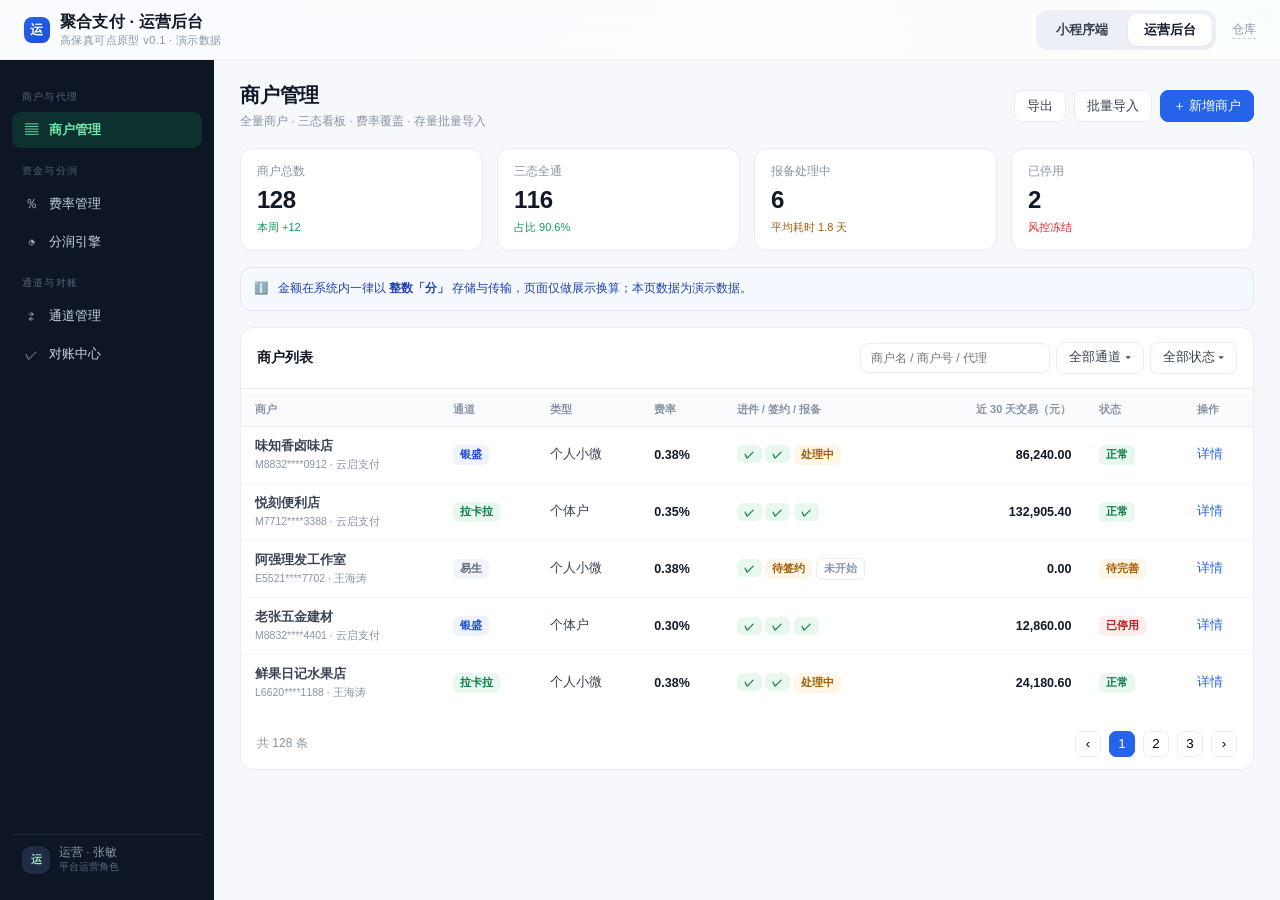
==== admin.html @ 055fc691 "feat: 聚合支付代理展业系统高保真原型 v0.1（小程序端11屏 + 运营后台6页）" ====
<!DOCTYPE html>
<html lang="zh-CN">
<head>
<meta charset="utf-8" />
<meta name="viewport" content="width=device-width, initial-scale=1" />
<title>聚合支付 · 运营后台（Web 端原型）</title>
<meta name="description" content="高保真可点原型 · 演示数据 · 非生产系统" />
<link rel="stylesheet" href="assets/style.css" />
<link rel="icon" href="data:image/svg+xml,<svg xmlns='http://www.w3.org/2000/svg' viewBox='0 0 32 32'><rect width='32' height='32' rx='8' fill='%232563eb'/><text x='16' y='22' font-size='16' text-anchor='middle' fill='white' font-family='sans-serif' font-weight='bold'>运</text></svg>" />
</head>
<body>

<header class="topbar">
  <div class="brand">
    <div class="brand-mark" style="background:linear-gradient(135deg,#2563eb,#1d4ed8)">运</div>
    <div>聚合支付 · 运营后台<small>高保真可点原型 v0.1 · 演示数据</small></div>
  </div>
  <div class="seg" role="tablist">
    <button aria-selected="false" onclick="location.href='index.html'">小程序端</button>
    <button aria-selected="true" onclick="location.href='admin.html'">运营后台</button>
  </div>
  <a class="ghlink" href="https://github.com/beautyccc/pay-proto-public" target="_blank" rel="noopener">仓库</a>
</header>

<div class="admin">
  <aside class="side">
    <div class="grp">商户与代理</div>
    <a href="javascript:;" class="on" data-page="p-merchants"><span class="si">▤</span>商户管理</a>
    <div class="grp">资金与分润</div>
    <a href="javascript:;" data-page="p-rates"><span class="si">％</span>费率管理</a>
    <a href="javascript:;" data-page="p-profit"><span class="si">◔</span>分润引擎</a>
    <div class="grp">通道与对账</div>
    <a href="javascript:;" data-page="p-channels"><span class="si">⇄</span>通道管理</a>
    <a href="javascript:;" data-page="p-recon"><span class="si">✓</span>对账中心</a>
    <div class="me">
      <span class="av">运</span>
      <span>运营 · 张敏<br /><span style="font-size:10px;color:#5b6a82">平台运营角色</span></span>
    </div>
  </aside>

  <main class="main">

    <!-- ========== 商户管理 ========== -->
    <section class="admin-page active" id="p-merchants">
      <div class="page-head">
        <div>
          <h2>商户管理</h2>
          <div class="desc">全量商户 · 三态看板 · 费率覆盖 · 存量批量导入</div>
        </div>
        <div class="actions">
          <button class="btn-xs">导出</button>
          <button class="btn-xs">批量导入</button>
          <button class="btn-xs primary">＋ 新增商户</button>
        </div>
      </div>

      <div class="stats">
        <div class="stat"><div class="k">商户总数</div><div class="v">128</div><div class="d">本周 +12</div></div>
        <div class="stat"><div class="k">三态全通</div><div class="v">116</div><div class="d">占比 90.6%</div></div>
        <div class="stat"><div class="k">报备处理中</div><div class="v">6</div><div class="d" style="color:#a35c05">平均耗时 1.8 天</div></div>
        <div class="stat"><div class="k">已停用</div><div class="v">2</div><div class="d down">风控冻结</div></div>
      </div>

      <div class="note blue">
        <span>ℹ️</span>
        <span>金额在系统内一律以 <b>整数「分」</b> 存储与传输，页面仅做展示换算；本页数据为演示数据。</span>
      </div>

      <div class="panel">
        <div class="panel-head">
          <h3>商户列表</h3>
          <div class="tools">
            <input class="search" placeholder="商户名 / 商户号 / 代理" />
            <button class="btn-xs">全部通道 ▾</button>
            <button class="btn-xs">全部状态 ▾</button>
          </div>
        </div>
        <div class="panel-body">
          <table class="tbl">
            <thead>
              <tr>
                <th>商户</th><th>通道</th><th>类型</th><th>费率</th>
                <th>进件 / 签约 / 报备</th><th style="text-align:right">近 30 天交易（元）</th><th>状态</th><th>操作</th>
              </tr>
            </thead>
            <tbody>
              <tr>
                <td><b>味知香卤味店</b><div class="sub">M8832****0912 · 云启支付</div></td>
                <td><span class="chip blue">银盛</span></td>
                <td>个人小微</td>
                <td class="num">0.38%</td>
                <td><span class="chip ok">✓</span> <span class="chip ok">✓</span> <span class="chip warn">处理中</span></td>
                <td class="num" style="text-align:right">86,240.00</td>
                <td><span class="chip ok">正常</span></td>
                <td><a class="link" href="javascript:;" data-page="p-mchdetail">详情</a></td>
              </tr>
              <tr>
                <td><b>悦刻便利店</b><div class="sub">M7712****3388 · 云启支付</div></td>
                <td><span class="chip ok">拉卡拉</span></td>
                <td>个体户</td>
                <td class="num">0.35%</td>
                <td><span class="chip ok">✓</span> <span class="chip ok">✓</span> <span class="chip ok">✓</span></td>
                <td class="num" style="text-align:right">132,905.40</td>
                <td><span class="chip ok">正常</span></td>
                <td><a class="link" href="javascript:;" data-page="p-mchdetail">详情</a></td>
              </tr>
              <tr>
                <td><b>阿强理发工作室</b><div class="sub">E5521****7702 · 王海涛</div></td>
                <td><span class="chip">易生</span></td>
                <td>个人小微</td>
                <td class="num">0.38%</td>
                <td><span class="chip ok">✓</span> <span class="chip warn">待签约</span> <span class="chip line">未开始</span></td>
                <td class="num" style="text-align:right">0.00</td>
                <td><span class="chip warn">待完善</span></td>
                <td><a class="link" href="javascript:;" data-page="p-mchdetail">详情</a></td>
              </tr>
              <tr>
                <td><b>老张五金建材</b><div class="sub">M8832****4401 · 云启支付</div></td>
                <td><span class="chip blue">银盛</span></td>
                <td>个体户</td>
                <td class="num">0.30%</td>
                <td><span class="chip ok">✓</span> <span class="chip ok">✓</span> <span class="chip ok">✓</span></td>
                <td class="num" style="text-align:right">12,860.00</td>
                <td><span class="chip danger">已停用</span></td>
                <td><a class="link" href="javascript:;" data-page="p-mchdetail">详情</a></td>
              </tr>
              <tr>
                <td><b>鲜果日记水果店</b><div class="sub">L6620****1188 · 王海涛</div></td>
                <td><span class="chip ok">拉卡拉</span></td>
                <td>个人小微</td>
                <td class="num">0.38%</td>
                <td><span class="chip ok">✓</span> <span class="chip ok">✓</span> <span class="chip warn">处理中</span></td>
                <td class="num" style="text-align:right">24,180.60</td>
                <td><span class="chip ok">正常</span></td>
                <td><a class="link" href="javascript:;" data-page="p-mchdetail">详情</a></td>
              </tr>
            </tbody>
          </table>
        </div>
        <div class="pager">
          <span>共 128 条</span>
          <span style="margin-left:auto"></span>
          <button class="pg">‹</button><button class="pg on">1</button><button class="pg">2</button><button class="pg">3</button><button class="pg">›</button>
        </div>
      </div>
    </section>

    <!-- ========== 商户详情 ========== -->
    <section class="admin-page" id="p-mchdetail">
      <div class="page-head">
        <div>
          <h2>味知香卤味店 <span class="chip warn" style="vertical-align:3px">报备处理中</span></h2>
          <div class="desc">M8832****0912 · 银盛 · 个人小微 · 归属代理 云启支付 / 王海涛</div>
        </div>
        <div class="actions">
          <button class="btn-xs" data-page="p-merchants">← 返回列表</button>
          <button class="btn-xs">资料补传</button>
          <button class="btn-xs">调整费率</button>
          <button class="btn-xs primary">停用商户</button>
        </div>
      </div>

      <div class="stats">
        <div class="stat"><div class="k">近 30 天交易</div><div class="v">86,240<small>元</small></div><div class="d">412 笔</div></div>
        <div class="stat"><div class="k">商户费率</div><div class="v">0.38<small>%</small></div><div class="d">成本 0.20% · 毛利 0.18%</div></div>
        <div class="stat"><div class="k">待结算</div><div class="v">1,286<small>元</small></div><div class="d">T+1 结算</div></div>
        <div class="stat"><div class="k">门店 / 终端</div><div class="v">1 / 1</div><div class="d">码牌已生成</div></div>
      </div>

      <div style="display:grid;grid-template-columns:1.15fr .85fr;gap:16px">
        <div class="panel">
          <div class="panel-head"><h3>三态流程（逐通道）</h3><div class="tools"><span class="chip blue">银盛</span></div></div>
          <div class="panel-body pad">
            <div class="tri">
              <div class="step done"><div class="st">进件</div><div class="sv">✓ 已通过</div><div style="font-size:10px;color:#8a94a6;margin-top:4px">11-09 14:22</div></div>
              <div class="step done"><div class="st">签约</div><div class="sv">✓ 已签约</div><div style="font-size:10px;color:#8a94a6;margin-top:4px">11-09 16:05</div></div>
              <div class="step wait"><div class="st">报备</div><div class="sv">● 处理中</div><div style="font-size:10px;color:#8a94a6;margin-top:4px">预计 11-12</div></div>
            </div>
            <div class="timeline" style="margin-top:16px">
              <div class="tl-item done"><span class="tl-dot"></span><div><div class="tl-t">进件审核通过</div><div class="tl-d">银盛 · 资料齐全 · 商户号已下发</div></div></div>
              <div class="tl-item done"><span class="tl-dot"></span><div><div class="tl-t">电子合同签署完成</div><div class="tl-d">商户扫码签署 · 费率 0.38%</div></div></div>
              <div class="tl-item now"><span class="tl-dot"></span><div><div class="tl-t">微信 / 支付宝报备中</div><div class="tl-d">通道代办，平台无需对接</div></div></div>
            </div>
          </div>
        </div>

        <div class="panel">
          <div class="panel-head"><h3>操作日志</h3></div>
          <div class="panel-body pad" style="font-size:12px;color:#5b6678;line-height:2">
            <div>11-09 16:05 · 张敏 · 签约状态回填</div>
            <div>11-09 14:22 · 系统 · 进件结果回调</div>
            <div>11-09 11:40 · 王海涛 · 提交进件资料</div>
            <div>11-09 11:38 · 王海涛 · 新建商户</div>
            <div style="margin-top:10px;font-size:11px;color:#8a94a6">全量记录关键操作，支持审计导出</div>
          </div>
        </div>
      </div>
    </section>

    <!-- ========== 费率管理 ========== -->
    <section class="admin-page" id="p-rates">
      <div class="page-head">
        <div>
          <h2>费率管理</h2>
          <div class="desc">通道成本 × 支付方式 × 行业类目 · 逐级加价 · 变更留痕</div>
        </div>
        <div class="actions">
          <button class="btn-xs">费率变更记录</button>
          <button class="btn-xs primary">＋ 新增费率</button>
        </div>
      </div>

      <div class="note">
        <span>⚠️</span>
        <span>核心规则：<b>子级费率 ≥ 上级给它的成本</b>，否则亏本，系统拦截；费率变更<b>不追溯</b>，按交易发生时费率计算。</span>
      </div>

      <div class="panel">
        <div class="panel-head">
          <h3>费率矩阵</h3>
          <div class="tools"><button class="btn-xs">银盛 ▾</button><button class="btn-xs">全部类目 ▾</button></div>
        </div>
        <div class="panel-body">
          <table class="rate-matrix">
            <thead>
              <tr><th>支付方式</th><th>通道成本</th><th>商户报价</th><th>本层毛利</th><th>代理成本价</th><th>生效时间</th></tr>
            </thead>
            <tbody>
              <tr><td>微信支付 · 扫码</td><td class="cost">0.20%</td><td class="quote">0.38%</td><td class="gp">0.18%</td><td class="cost">0.26%</td><td>2026-10-01</td></tr>
              <tr><td>支付宝 · 扫码</td><td class="cost">0.20%</td><td class="quote">0.38%</td><td class="gp">0.18%</td><td class="cost">0.26%</td><td>2026-10-01</td></tr>
              <tr><td>云闪付 · 扫码</td><td class="cost">0.18%</td><td class="quote">0.35%</td><td class="gp">0.17%</td><td class="cost">0.24%</td><td>2026-10-01</td></tr>
              <tr><td>刷卡 · 借记卡</td><td class="cost">0.20%</td><td class="quote">0.38%</td><td class="gp">0.18%</td><td class="cost">0.26%</td><td>2026-10-01</td></tr>
              <tr><td>支付宝大额 · 花呗/信用卡</td><td class="cost">0.60%</td><td class="quote">0.68%</td><td class="gp">0.08%</td><td class="cost">0.62%</td><td>—</td></tr>
            </tbody>
          </table>
        </div>
        <div class="pager"><span>费率按「通道 × 支付方式」两维度取成本价，避免算错分润</span></div>
      </div>
    </section>

    <!-- ========== 分润引擎 ========== -->
    <section class="admin-page" id="p-profit">
      <div class="page-head">
        <div>
          <h2>分润引擎</h2>
          <div class="desc">T+1 日终计算 · 沿代理树逐级切分 · 六科目归集 · 对账无误才进入分润</div>
        </div>
        <div class="actions">
          <button class="btn-xs">重新计算</button>
          <button class="btn-xs green">下发分账</button>
        </div>
      </div>

      <div class="stats">
        <div class="stat"><div class="k">本期可分配毛利</div><div class="v">18,642<small>元</small></div><div class="d">11-10 账期</div></div>
        <div class="stat"><div class="k">分润单</div><div class="v">96</div><div class="d">全部已生成</div></div>
        <div class="stat"><div class="k">分账下发成功</div><div class="v">93</div><div class="d">失败 3 笔待重试</div></div>
        <div class="stat"><div class="k">差错池</div><div class="v">2</div><div class="d down">不进入分润</div></div>
      </div>

      <div class="panel">
        <div class="panel-head">
          <h3>分润单（11-10 账期）</h3>
          <div class="tools"><input class="search" placeholder="商户 / 通道 / 分润单号" /></div>
        </div>
        <div class="panel-body">
          <table class="tbl">
            <thead>
              <tr><th>分润单</th><th>商户 / 通道</th><th style="text-align:right">交易额（元）</th><th style="text-align:right">毛利（元）</th><th style="text-align:right">分润金额（元）</th><th>受益人</th><th>状态</th><th>操作</th></tr>
            </thead>
            <tbody>
              <tr><td class="num">PS20261110001</td><td>味知香卤味店 <span class="chip blue">银盛</span></td><td class="num" style="text-align:right">86,240.00</td><td class="num" style="text-align:right">155.23</td><td class="num" style="text-align:right">155.23</td><td>3 人 / 3 层</td><td><span class="chip ok">已下发</span></td><td><a class="link" href="javascript:;">明细</a></td></tr>
              <tr><td class="num">PS20261110002</td><td>悦刻便利店 <span class="chip ok">拉卡拉</span></td><td class="num" style="text-align:right">132,905.40</td><td class="num" style="text-align:right">199.36</td><td class="num" style="text-align:right">199.36</td><td>2 人 / 2 层</td><td><span class="chip ok">已下发</span></td><td><a class="link" href="javascript:;">明细</a></td></tr>
              <tr><td class="num">PS20261110003</td><td>鲜果日记水果店 <span class="chip ok">拉卡拉</span></td><td class="num" style="text-align:right">24,180.60</td><td class="num" style="text-align:right">43.53</td><td class="num" style="text-align:right">43.53</td><td>2 人 / 2 层</td><td><span class="chip danger">下发失败</span></td><td><a class="link" href="javascript:;">重试</a></td></tr>
              <tr><td class="num">PS20261110004</td><td>老张五金建材 <span class="chip blue">银盛</span></td><td class="num" style="text-align:right">12,860.00</td><td class="num" style="text-align:right">12.86</td><td class="num" style="text-align:right">12.86</td><td>1 人 / 1 层</td><td><span class="chip warn">待下发</span></td><td><a class="link" href="javascript:;">明细</a></td></tr>
              <tr><td class="num">PS20261110005</td><td>阿强理发工作室 <span class="chip">易生</span></td><td class="num" style="text-align:right">0.00</td><td class="num" style="text-align:right">0.00</td><td class="num" style="text-align:right">0.00</td><td>—</td><td><span class="chip line">未开始</span></td><td><a class="link" href="javascript:;">明细</a></td></tr>
            </tbody>
          </table>
        </div>
      </div>
    </section>

    <!-- ========== 通道管理 ========== -->
    <section class="admin-page" id="p-channels">
      <div class="page-head">
        <div>
          <h2>通道管理</h2>
          <div class="desc">状态机（可注册 / 升级中 / 暂停新增 / 已下线）· 能力开关 · 限额规则 · 密钥</div>
        </div>
        <div class="actions"><button class="btn-xs primary">＋ 接入通道</button></div>
      </div>

      <div class="note blue">
        <span>ℹ️</span>
        <span>一期接入 <b>银盛 / 拉卡拉 / 易生</b> 三家（v1.1 决策）；支付宝大额待产品形态确认后三期接入。密钥、证书、商户号只走配置中心，页面不回显。</span>
      </div>

      <div class="ch-grid">
        <div class="ch-box">
          <div class="hd">
            <div class="ch-logo y" style="width:40px;height:40px;border-radius:11px;display:grid;place-items:center;color:#fff;font-size:12px;font-weight:700">银盛</div>
            <div><div class="nm">银盛支付</div><div class="meta">收单机构 · 一期基准通道</div></div>
            <span class="chip ok" style="margin-left:auto">可注册</span>
          </div>
          <div class="caps">
            <span class="chip">进件</span><span class="chip">签约</span><span class="chip">报备</span>
            <span class="chip">码牌</span><span class="chip">分账</span><span class="chip">批量代付</span><span class="chip">对账文件</span>
          </div>
          <div class="ft"><span>密钥：已配置</span><span>·</span><span>测试账号：已就绪</span><span style="margin-left:auto;color:#2563eb">配置 ›</span></div>
        </div>

        <div class="ch-box">
          <div class="hd">
            <div class="ch-logo l" style="width:40px;height:40px;border-radius:11px;display:grid;place-items:center;color:#fff;font-size:12px;font-weight:700">拉卡</div>
            <div><div class="nm">拉卡拉</div><div class="meta">收单机构 · 一期（V2 / V3 双风格）</div></div>
            <span class="chip ok" style="margin-left:auto">可注册</span>
          </div>
          <div class="caps">
            <span class="chip">进件</span><span class="chip">签约</span><span class="chip">分账</span>
            <span class="chip">代付</span><span class="chip">对账文件</span><span class="chip line">报备待验证</span>
          </div>
          <div class="ft"><span>每接口独立加解密策略</span><span style="margin-left:auto;color:#2563eb">配置 ›</span></div>
        </div>

        <div class="ch-box">
          <div class="hd">
            <div class="ch-logo e" style="width:40px;height:40px;border-radius:11px;display:grid;place-items:center;color:#fff;font-size:12px;font-weight:700">易生</div>
            <div><div class="nm">易生支付</div><div class="meta">收单机构 · 一期（试运行）</div></div>
            <span class="chip blue" style="margin-left:auto">试运行</span>
          </div>
          <div class="caps">
            <span class="chip">进件</span><span class="chip">签约</span><span class="chip line">分账待验证</span><span class="chip line">代付待验证</span>
          </div>
          <div class="ft"><span>接口文档待甲方提供</span><span style="margin-left:auto;color:#a35c05">资料待补</span></div>
        </div>

        <div class="ch-box" style="opacity:.72">
          <div class="hd">
            <div class="ch-logo a" style="width:40px;height:40px;border-radius:11px;display:grid;place-items:center;color:#fff;font-size:12px;font-weight:700">支付</div>
            <div><div class="nm">支付宝大额</div><div class="meta">支付宝产品线 · 三期</div></div>
            <span class="chip line" style="margin-left:auto">暂停新增</span>
          </div>
          <div class="caps">
            <span class="chip line">仅支付宝</span><span class="chip line">花呗 / 信用卡</span><span class="chip line">单笔限额待确认</span>
          </div>
          <div class="ft"><span>产品形态待确认 · 费率约 0.6%</span></div>
        </div>
      </div>
    </section>

    <!-- ========== 对账中心 ========== -->
    <section class="admin-page" id="p-recon">
      <div class="page-head">
        <div>
          <h2>对账中心</h2>
          <div class="desc">T+1 必对 · 交易 / 分账 / 代付三路对账 · 差错可追溯</div>
        </div>
        <div class="actions">
          <button class="btn-xs">手动拉取对账单</button>
          <button class="btn-xs primary">导出对账报表</button>
        </div>
      </div>

      <div class="stats">
        <div class="stat"><div class="k">11-10 交易对账</div><div class="v">3,142<small>笔</small></div><div class="d">差异 2 笔</div></div>
        <div class="stat"><div class="k">分账对账</div><div class="v">96<small>笔</small></div><div class="d">全部匹配</div></div>
        <div class="stat"><div class="k">代付对账</div><div class="v">41<small>笔</small></div><div class="d">失败 1 笔</div></div>
        <div class="stat"><div class="k">差错池待处理</div><div class="v">3</div><div class="d down">需人工介入</div></div>
      </div>

      <div class="panel">
        <div class="panel-head">
          <h3>差错池</h3>
          <div class="tools">
            <button class="btn-xs">全部通道 ▾</button>
            <button class="btn-xs">待处理 ▾</button>
          </div>
        </div>
        <div class="panel-body">
          <table class="tbl">
            <thead>
              <tr><th>类型</th><th>业务单号</th><th>通道</th><th style="text-align:right">系统金额（元）</th><th style="text-align:right">通道金额（元）</th><th style="text-align:right">差额</th><th>状态</th><th>操作</th></tr>
            </thead>
            <tbody>
              <tr><td><span class="chip danger">交易不平</span></td><td class="num">T2026110900128</td><td>银盛</td><td class="num" style="text-align:right">128.00</td><td class="num" style="text-align:right">120.00</td><td class="num" style="text-align:right;color:#b91c1c">-8.00</td><td><span class="chip warn">待处理</span></td><td><a class="link" href="javascript:;">处理</a></td></tr>
              <tr><td><span class="chip warn">代付失败</span></td><td class="num">WD20261110007</td><td>拉卡拉</td><td class="num" style="text-align:right">1,200.00</td><td class="num" style="text-align:right">0.00</td><td class="num" style="text-align:right;color:#b91c1c">-1,200.00</td><td><span class="chip warn">待处理</span></td><td><a class="link" href="javascript:;">处理</a></td></tr>
              <tr><td><span class="chip">退款未同步</span></td><td class="num">T2026110800441</td><td>易生</td><td class="num" style="text-align:right">46.00</td><td class="num" style="text-align:right">46.00</td><td class="num" style="text-align:right">0.00</td><td><span class="chip ok">已核实</span></td><td><a class="link" href="javascript:;">查看</a></td></tr>
            </tbody>
          </table>
        </div>
        <div class="pager"><span>差错记录不进入分润，处理完成后由日终任务补算</span></div>
      </div>
    </section>

  </main>
</div>

<script src="assets/admin.js"></script>
</body>
</html>
---- assets/style.css ----
/* 聚合支付代理商展业系统 — 高保真原型样式
   设计基线：小程序端接近微信小程序原生观感，后台端为桌面 Web 工作台
   双端共用同一套 token，保证金额、状态色、间距一致 */

:root {
  --green: #07c160;
  --green-dark: #06ad56;
  --green-soft: #e8f8ef;
  --ink: #111827;
  --ink-2: #374151;
  --muted: #8a94a6;
  --line: #e9edf3;
  --bg: #f4f6f9;
  --card: #ffffff;
  --blue: #2563eb;
  --blue-soft: #eef3ff;
  --warn: #d97706;
  --warn-soft: #fef6e7;
  --danger: #dc2626;
  --danger-soft: #fdeeee;
  --radius: 14px;
  --shadow-sm: 0 1px 2px rgba(16, 24, 40, .05);
  --shadow-md: 0 8px 24px rgba(16, 24, 40, .08);
  --shadow-lg: 0 24px 60px rgba(15, 23, 42, .22);
}

* { box-sizing: border-box; margin: 0; padding: 0; }

html, body { height: 100%; }

body {
  font-family: -apple-system, BlinkMacSystemFont, "PingFang SC", "Hiragino Sans GB", "Microsoft YaHei", sans-serif;
  color: var(--ink);
  background:
    radial-gradient(1100px 520px at 12% -10%, #dfe8f6 0%, rgba(223, 232, 246, 0) 60%),
    radial-gradient(900px 500px at 100% 0%, #e6f6ec 0%, rgba(230, 246, 236, 0) 55%),
    #eef1f6;
  -webkit-font-smoothing: antialiased;
}

/* ---------- 顶部工具条 ---------- */
.topbar {
  position: sticky; top: 0; z-index: 40;
  display: flex; align-items: center; gap: 16px;
  height: 60px; padding: 0 24px;
  background: rgba(255, 255, 255, .82);
  backdrop-filter: saturate(160%) blur(12px);
  border-bottom: 1px solid rgba(17, 24, 39, .07);
}
.brand { display: flex; align-items: center; gap: 10px; font-weight: 700; letter-spacing: .2px; }
.brand-mark {
  width: 26px; height: 26px; border-radius: 8px; display: grid; place-items: center;
  background: linear-gradient(135deg, #07c160, #0a9e50); color: #fff; font-size: 13px; font-weight: 800;
}
.brand small { display: block; font-weight: 500; font-size: 11px; color: var(--muted); letter-spacing: .4px; }

.seg {
  margin-left: auto; display: flex; gap: 4px; padding: 4px;
  background: #eceff5; border-radius: 12px;
}
.seg button {
  border: 0; background: transparent; color: var(--ink-2);
  padding: 7px 16px; font-size: 13px; font-weight: 600; border-radius: 9px; cursor: pointer;
  transition: .16s ease;
}
.seg button[aria-selected="true"] { background: #fff; color: var(--ink); box-shadow: var(--shadow-sm); }
.ghlink { font-size: 12px; color: var(--muted); text-decoration: none; border-bottom: 1px dashed #c9d0dc; }
.ghlink:hover { color: var(--blue); }

/* ---------- 视图容器 ---------- */
.view { display: none; }
.view.active { display: block; }

/* ================= 小程序端 ================= */
.phone-stage { display: grid; place-items: center; padding: 34px 20px 56px; }
.device {
  position: relative; width: 394px; height: 852px; padding: 11px;
  background: #0f172a; border-radius: 54px;
  box-shadow: var(--shadow-lg), 0 0 0 1px rgba(255, 255, 255, .06) inset;
}
.device::after { /* 侧键 */
  content: ""; position: absolute; right: -2px; top: 210px; width: 3px; height: 64px;
  background: #24314a; border-radius: 3px;
}
.screen {
  position: relative; height: 100%; border-radius: 44px; overflow: hidden;
  background: var(--bg); display: flex; flex-direction: column;
}

.statusbar {
  height: 46px; flex: 0 0 46px; display: flex; align-items: center; justify-content: space-between;
  padding: 0 26px; font-size: 12px; font-weight: 600; color: var(--ink); background: #fff;
}
.statusbar .right { display: flex; align-items: center; gap: 5px; }
.sig { display: inline-flex; align-items: flex-end; gap: 2px; height: 10px; }
.sig i { display: block; width: 3px; background: var(--ink); border-radius: 1px; }
.sig i:nth-child(1) { height: 4px } .sig i:nth-child(2) { height: 6px }
.sig i:nth-child(3) { height: 8px } .sig i:nth-child(4) { height: 10px }
.batt { width: 21px; height: 10px; border: 1.4px solid var(--ink); border-radius: 3px; position: relative; }
.batt::after { content: ""; position: absolute; inset: 1.6px; right: 42%; background: var(--ink); border-radius: 1px; }

.navbar {
  flex: 0 0 44px; height: 44px; background: #fff; display: flex; align-items: center;
  padding: 0 12px; border-bottom: 1px solid var(--line); position: relative;
}
.navbar .title { position: absolute; left: 0; right: 0; text-align: center; font-size: 16px; font-weight: 600; pointer-events: none; }
.navbar .back {
  position: relative; z-index: 2; width: 30px; height: 30px; border: 0; background: transparent;
  font-size: 20px; color: var(--ink); cursor: pointer; line-height: 1; display: grid; place-items: center;
}
.navbar .act { position: relative; z-index: 2; margin-left: auto; font-size: 13px; color: var(--muted); }

.mscreen { display: none; flex: 1; overflow-y: auto; overflow-x: hidden; -webkit-overflow-scrolling: touch; }
.mscreen.active { display: block; }
.mscreen::-webkit-scrollbar { width: 0; }

.mp-body { padding: 14px 14px 96px; }
.splash-body { padding: 0; }

/* 启动 / 说明页 */
.splash {
  min-height: 100%; background:
    radial-gradient(520px 300px at 50% 6%, rgba(7, 193, 96, .22), rgba(7, 193, 96, 0) 70%),
    linear-gradient(180deg, #ffffff 0%, #f2f8f4 100%);
  display: flex; flex-direction: column; align-items: center; padding: 66px 30px 24px; text-align: center;
}
.logo-xl {
  width: 84px; height: 84px; border-radius: 24px; display: grid; place-items: center;
  background: linear-gradient(140deg, #07c160, #069a4e); color: #fff; font-size: 34px; font-weight: 800;
  box-shadow: 0 18px 36px rgba(7, 193, 96, .28);
}
.splash h1 { margin-top: 22px; font-size: 22px; letter-spacing: .5px; }
.splash .sub { margin-top: 8px; font-size: 13px; color: var(--muted); line-height: 1.7; }
.notice {
  margin-top: 30px; width: 100%; text-align: left; background: #fff; border: 1px solid var(--line);
  border-radius: var(--radius); padding: 14px; font-size: 12.5px; color: var(--ink-2); line-height: 1.75;
}
.notice b { color: var(--ink); }
.splash .foot { margin-top: auto; padding-top: 26px; width: 100%; }
.splash .foot p { font-size: 11px; color: #a6aebc; margin-top: 12px; }

.btn {
  display: inline-flex; align-items: center; justify-content: center; gap: 6px;
  height: 46px; padding: 0 20px; width: 100%; border: 0; border-radius: 12px;
  background: var(--green); color: #fff; font-size: 16px; font-weight: 600; cursor: pointer;
  transition: .16s ease;
}
.btn:hover { background: var(--green-dark); }
.btn:active { transform: translateY(1px); }
.btn.ghost { background: #fff; color: var(--ink); border: 1px solid var(--line); }
.btn.line { background: transparent; color: var(--green); border: 1px solid rgba(7, 193, 96, .45); }
.btn.sm { height: 34px; width: auto; font-size: 13px; padding: 0 14px; border-radius: 9px; }
.btn.block-dark { background: #111827; }
.btn:disabled { opacity: .5; cursor: not-allowed; }

/* 登录 */
.login-wrap { padding: 34px 26px; }
.login-wrap h2 { font-size: 24px; letter-spacing: .3px; }
.login-wrap .hint { margin-top: 8px; font-size: 13px; color: var(--muted); line-height: 1.7; }
.login-form { margin-top: 28px; display: grid; gap: 14px; }
.field { display: grid; gap: 7px; }
.field > label { font-size: 12.5px; color: var(--ink-2); font-weight: 600; }
.field > label .req { color: var(--danger); margin-left: 2px; }
.input, .select, .textarea {
  width: 100%; border: 1px solid var(--line); background: #fff; border-radius: 11px;
  padding: 12px 13px; font-size: 14px; color: var(--ink); font-family: inherit; outline: none;
  transition: .16s ease;
}
.input:focus, .select:focus, .textarea:focus { border-color: #9fe3bf; box-shadow: 0 0 0 3px rgba(7, 193, 96, .12); }
.input::placeholder { color: #b3bbc8; }
.input-unit { position: relative; }
.input-unit span { position: absolute; right: 13px; top: 50%; transform: translateY(-50%); font-size: 12px; color: var(--muted); }
.row-2 { display: grid; grid-template-columns: 1fr 1fr; gap: 10px; }
.agree { display: flex; gap: 8px; align-items: flex-start; font-size: 11.5px; color: var(--muted); line-height: 1.65; }
.agree input { margin-top: 2px; }
.agree a { color: var(--green); text-decoration: none; }
.divider-txt { display: flex; align-items: center; gap: 10px; color: #b3bbc8; font-size: 11px; margin: 6px 0; }
.divider-txt::before, .divider-txt::after { content: ""; height: 1px; background: var(--line); flex: 1; }

/* 卡片 / 列表 / 通用块 */
.card { background: var(--card); border-radius: var(--radius); border: 1px solid var(--line); box-shadow: var(--shadow-sm); }
.card-pad { padding: 14px; }
.sec-title { display: flex; align-items: baseline; gap: 8px; margin: 18px 2px 10px; }
.sec-title h3 { font-size: 15px; }
.sec-title span { font-size: 11.5px; color: var(--muted); }
.sec-title .more { margin-left: auto; font-size: 12px; color: var(--muted); }

/* 首页看板 */
.greet { display: flex; align-items: center; gap: 12px; }
.avatar {
  width: 44px; height: 44px; border-radius: 14px; background: var(--green-soft); color: var(--green-dark);
  display: grid; place-items: center; font-weight: 700; font-size: 15px;
}
.greet .name { font-size: 16px; font-weight: 650; }
.greet .meta { font-size: 11.5px; color: var(--muted); margin-top: 3px; display: flex; align-items: center; gap: 6px; }
.dot-live { width: 6px; height: 6px; border-radius: 50%; background: var(--green); display: inline-block; }
.bell { margin-left: auto; position: relative; font-size: 18px; color: var(--ink-2); }
.bell i { position: absolute; top: -1px; right: -1px; width: 7px; height: 7px; background: #ef4444; border-radius: 50%; border: 1.5px solid #fff; }

.range { display: flex; gap: 6px; margin: 16px 0 12px; }
.range button {
  border: 1px solid var(--line); background: #fff; color: var(--ink-2); font-size: 12px;
  padding: 6px 11px; border-radius: 9px; cursor: pointer;
}
.range button.on { background: var(--green-soft); border-color: rgba(7, 193, 96, .4); color: var(--green-dark); font-weight: 600; }

.kpi-hero {
  background: linear-gradient(135deg, #0b1220, #16233a 55%, #123b2a);
  border-radius: 18px; padding: 18px; color: #fff; position: relative; overflow: hidden;
}
.kpi-hero::after {
  content: ""; position: absolute; right: -40px; top: -60px; width: 180px; height: 180px;
  background: radial-gradient(circle, rgba(7, 193, 96, .45), transparent 65%);
}
.kpi-hero .k { font-size: 11.5px; color: rgba(255, 255, 255, .62); letter-spacing: .4px; }
.kpi-hero .v { font-size: 30px; font-weight: 700; letter-spacing: -.5px; margin-top: 6px; font-variant-numeric: tabular-nums; }
.kpi-hero .v small { font-size: 14px; font-weight: 500; opacity: .65; margin-left: 3px; }
.kpi-hero .trend { margin-top: 8px; font-size: 11.5px; color: #7ee2ab; display: flex; gap: 6px; align-items: center; }
.kpi-grid { display: grid; grid-template-columns: repeat(2, 1fr); gap: 10px; margin-top: 10px; }
.kpi { background: #fff; border: 1px solid var(--line); border-radius: 13px; padding: 12px; }
.kpi .k { font-size: 11.5px; color: var(--muted); }
.kpi .v { font-size: 19px; font-weight: 700; margin-top: 5px; font-variant-numeric: tabular-nums; }
.kpi .v small { font-size: 11px; color: var(--muted); font-weight: 500; margin-left: 2px; }

.grid-4 { display: grid; grid-template-columns: repeat(4, 1fr); gap: 6px; }
.grid-4 a {
  display: grid; justify-items: center; gap: 6px; padding: 12px 2px; text-decoration: none; color: var(--ink-2);
  font-size: 11px; border-radius: 12px;
}
.grid-4 a:hover { background: #f6f9f7; }
.ico {
  width: 40px; height: 40px; border-radius: 13px; display: grid; place-items: center; font-size: 17px;
  background: #f2f6f4; color: #1f7a4d;
}

.notice-bar {
  display: flex; align-items: center; gap: 8px; background: #fff; border: 1px solid var(--line);
  border-radius: 11px; padding: 10px 12px; font-size: 12px; color: var(--ink-2); margin-top: 12px;
}
.notice-bar .tag { font-size: 10px; color: var(--green-dark); background: var(--green-soft); border-radius: 5px; padding: 2px 5px; font-weight: 600; }
.notice-bar span:last-child { overflow: hidden; text-overflow: ellipsis; white-space: nowrap; }

/* 商户卡 */
.mch {
  display: flex; gap: 12px; align-items: center; padding: 13px; background: #fff;
  border: 1px solid var(--line); border-radius: 13px; margin-bottom: 9px; text-decoration: none; color: inherit;
}
.mch:active { background: #fbfdfc; }
.mch .thumb {
  width: 42px; height: 42px; border-radius: 12px; background: #f3f6f8; display: grid; place-items: center;
  font-size: 15px; color: #4b5a6b; font-weight: 700;
}
.mch .info { min-width: 0; flex: 1; }
.mch .nm { font-size: 14px; font-weight: 600; display: flex; align-items: center; gap: 6px; }
.mch .sub { font-size: 11.5px; color: var(--muted); margin-top: 4px; font-variant-numeric: tabular-nums; }
.mch .arrow { color: #c3cad6; font-size: 15px; }

.chip {
  display: inline-flex; align-items: center; gap: 4px; font-size: 10.5px; font-weight: 600;
  padding: 3px 7px; border-radius: 6px; background: #f1f4f8; color: #5b6678; white-space: nowrap;
}
.chip.ok { background: var(--green-soft); color: #067a43; }
.chip.warn { background: var(--warn-soft); color: #a35c05; }
.chip.danger { background: var(--danger-soft); color: #b91c1c; }
.chip.blue { background: var(--blue-soft); color: #1d4ed8; }
.chip.line { background: #fff; border: 1px solid var(--line); color: var(--muted); }

/* 表单区块 */
.form-sec { background: #fff; border-radius: var(--radius); border: 1px solid var(--line); padding: 14px; margin-bottom: 12px; }
.form-sec > h4 { font-size: 13.5px; margin-bottom: 12px; display: flex; align-items: center; gap: 7px; }
.form-sec > h4::before { content: ""; width: 3px; height: 13px; border-radius: 2px; background: var(--green); }
.form-grid { display: grid; gap: 12px; }

/* 通道卡片 */
.ch-list { display: grid; gap: 9px; }
.ch-card {
  display: flex; gap: 12px; align-items: center; padding: 13px; border: 1.5px solid var(--line);
  border-radius: 13px; background: #fff; cursor: pointer; transition: .15s ease;
}
.ch-card:hover { border-color: #cfe9db; }
.ch-card.on { border-color: var(--green); background: #f7fdfa; box-shadow: 0 0 0 3px rgba(7, 193, 96, .09); }
.ch-card.off { opacity: .55; cursor: not-allowed; background: #fafbfd; }
.ch-logo {
  width: 40px; height: 40px; border-radius: 11px; display: grid; place-items: center; color: #fff;
  font-size: 12px; font-weight: 700; flex: 0 0 40px;
}
.ch-logo.y { background: linear-gradient(135deg, #1f6feb, #1447a6); }
.ch-logo.l { background: linear-gradient(135deg, #f97316, #ea580c); }
.ch-logo.e { background: linear-gradient(135deg, #0ea5a4, #0f766e); }
.ch-logo.a { background: linear-gradient(135deg, #1677ff, #0b56c9); }
.ch-card .cn { font-size: 13.5px; font-weight: 650; display: flex; gap: 6px; align-items: center; flex-wrap: wrap; }
.ch-card .cd { font-size: 11px; color: var(--muted); margin-top: 4px; line-height: 1.55; }

/* 三态看板 */
.tri { display: grid; grid-template-columns: repeat(3, 1fr); gap: 8px; }
.tri .step { background: #fafbfd; border: 1px solid var(--line); border-radius: 11px; padding: 10px; }
.tri .step .st { font-size: 11px; color: var(--muted); }
.tri .step .sv { font-size: 13px; font-weight: 650; margin-top: 5px; display: flex; align-items: center; gap: 5px; }
.tri .step.done { background: var(--green-soft); border-color: rgba(7, 193, 96, .28); }
.tri .step.done .sv { color: #067a43; }
.tri .step.wait { background: var(--warn-soft); border-color: rgba(217, 119, 6, .24); }
.tri .step.wait .sv { color: #a35c05; }

.timeline { margin-top: 6px; }
.tl-item { display: grid; grid-template-columns: 18px 1fr; gap: 9px; padding-bottom: 14px; position: relative; }
.tl-item::before {
  content: ""; position: absolute; left: 5px; top: 14px; bottom: 0; width: 1.5px; background: var(--line);
}
.tl-item:last-child::before { display: none; }
.tl-dot { width: 11px; height: 11px; border-radius: 50%; background: #fff; border: 2px solid #cbd5e1; margin-top: 3px; z-index: 1; }
.tl-item.done .tl-dot { border-color: var(--green); background: var(--green); }
.tl-item.now .tl-dot { border-color: var(--warn); background: var(--warn); box-shadow: 0 0 0 3px var(--warn-soft); }
.tl-t { font-size: 12.5px; font-weight: 600; }
.tl-d { font-size: 11px; color: var(--muted); margin-top: 3px; line-height: 1.6; }

/* 收益科目 */
.balance-hero {
  background: linear-gradient(135deg, #0b1220, #16233a);
  border-radius: 18px; padding: 18px; color: #fff;
}
.balance-hero .k { font-size: 11.5px; color: rgba(255, 255, 255, .6); }
.balance-hero .v { font-size: 28px; font-weight: 700; margin-top: 6px; font-variant-numeric: tabular-nums; letter-spacing: -.4px; }
.balance-hero .v small { font-size: 13px; opacity: .6; margin-left: 3px; font-weight: 500; }
.subj { display: flex; align-items: center; gap: 11px; padding: 13px 0; border-bottom: 1px solid var(--line); }
.subj:last-child { border-bottom: 0; }
.subj .si { width: 34px; height: 34px; border-radius: 10px; background: #f3f7f4; display: grid; place-items: center; font-size: 14px; }
.subj .sn { font-size: 13px; font-weight: 600; }
.subj .sd { font-size: 10.5px; color: var(--muted); margin-top: 3px; }
.subj .sv { margin-left: auto; text-align: right; font-size: 14.5px; font-weight: 700; font-variant-numeric: tabular-nums; }
.subj .sv small { display: block; font-size: 10px; color: var(--muted); font-weight: 500; margin-top: 3px; }

.tabs { display: flex; gap: 18px; border-bottom: 1px solid var(--line); margin-bottom: 12px; }
.tabs button {
  border: 0; background: none; padding: 10px 0; font-size: 13px; color: var(--muted); cursor: pointer;
  border-bottom: 2px solid transparent; font-weight: 600;
}
.tabs button.on { color: var(--ink); border-bottom-color: var(--green); }

.tx { display: flex; align-items: center; gap: 10px; padding: 12px 0; border-bottom: 1px solid var(--line); }
.tx:last-child { border-bottom: 0; }
.tx .ti { width: 32px; height: 32px; border-radius: 9px; display: grid; place-items: center; font-size: 12px; font-weight: 700; }
.tx .tn { font-size: 12.5px; font-weight: 600; }
.tx .td { font-size: 10.5px; color: var(--muted); margin-top: 3px; }
.tx .tv { margin-left: auto; text-align: right; font-size: 13.5px; font-weight: 700; font-variant-numeric: tabular-nums; }
.tx .tv small { display: block; font-size: 10px; color: var(--muted); font-weight: 500; margin-top: 2px; }

/* 提现 */
.amount-box { background: #fff; border-radius: var(--radius); border: 1px solid var(--line); padding: 16px; }
.amount-input { display: flex; align-items: baseline; gap: 6px; border-bottom: 1px solid var(--line); padding-bottom: 10px; }
.amount-input b { font-size: 22px; font-weight: 600; }
.amount-input input {
  border: 0; outline: 0; font-size: 30px; font-weight: 700; width: 100%; font-variant-numeric: tabular-nums;
  font-family: inherit; color: var(--ink);
}
.amount-meta { display: flex; justify-content: space-between; font-size: 11.5px; color: var(--muted); margin-top: 10px; }
.calc { margin-top: 14px; background: #fafbfd; border-radius: 11px; padding: 12px; font-size: 12px; display: grid; gap: 8px; }
.calc .r { display: flex; justify-content: space-between; color: var(--ink-2); }
.calc .r b { font-variant-numeric: tabular-nums; }
.calc .r.total { border-top: 1px dashed var(--line); padding-top: 8px; color: var(--ink); font-weight: 700; }
.calc .r.total b { color: var(--green-dark); font-size: 14px; }

/* tabbar */
.tabbar {
  position: absolute; left: 0; right: 0; bottom: 0; height: 60px; background: rgba(255, 255, 255, .96);
  backdrop-filter: blur(10px); border-top: 1px solid var(--line); display: grid; grid-template-columns: repeat(4, 1fr);
  padding-bottom: 6px; z-index: 5;
}
.tabbar a {
  display: grid; place-items: center; gap: 2px; text-decoration: none; color: #98a1b0; font-size: 10px;
}
.tabbar a .ti { font-size: 18px; line-height: 1.1; }
.tabbar a.on { color: var(--green-dark); font-weight: 600; }

/* 空态 / 提示 */
.empty { text-align: center; padding: 36px 16px; color: var(--muted); font-size: 12px; }
.empty .e-ico { font-size: 30px; opacity: .5; margin-bottom: 8px; }

/* toast */
.toast {
  position: absolute; left: 50%; bottom: 96px; transform: translate(-50%, 8px);
  background: rgba(17, 24, 39, .92); color: #fff; font-size: 12.5px; padding: 9px 15px; border-radius: 9px;
  opacity: 0; pointer-events: none; transition: .22s ease; z-index: 60; max-width: 78%; text-align: center;
}
.toast.show { opacity: 1; transform: translate(-50%, 0); }

/* ================= 运营后台 ================= */
.admin {
  display: grid; grid-template-columns: 214px 1fr; height: calc(100vh - 60px);
  background: #f6f8fb;
}
.side { background: #0e1626; color: #cbd5e1; padding: 16px 12px; display: flex; flex-direction: column; gap: 2px; overflow-y: auto; }
.side .grp { font-size: 10px; letter-spacing: 1.2px; color: #55637a; margin: 14px 10px 6px; text-transform: uppercase; }
.side a {
  display: flex; align-items: center; gap: 9px; padding: 9px 11px; border-radius: 9px;
  color: #cbd5e1; text-decoration: none; font-size: 13px;
}
.side a .si { width: 17px; text-align: center; opacity: .85; }
.side a:hover { background: rgba(255, 255, 255, .06); color: #fff; }
.side a.on { background: rgba(7, 193, 96, .16); color: #6ee7a8; font-weight: 600; }
.side .me { margin-top: auto; display: flex; gap: 9px; align-items: center; padding: 10px; border-top: 1px solid rgba(255, 255, 255, .08); font-size: 11.5px; color: #8b98ad; }
.side .me .av { width: 28px; height: 28px; border-radius: 9px; background: #1f2c44; display: grid; place-items: center; color: #9fe3bf; font-size: 11px; font-weight: 700; }

.main { overflow-y: auto; padding: 22px 26px 40px; }
.page-head { display: flex; align-items: center; gap: 12px; margin-bottom: 18px; }
.page-head h2 { font-size: 20px; letter-spacing: -.2px; }
.page-head .desc { font-size: 12px; color: var(--muted); margin-top: 4px; }
.page-head .actions { margin-left: auto; display: flex; gap: 8px; }

.btn-xs {
  height: 32px; padding: 0 12px; border-radius: 8px; border: 1px solid var(--line); background: #fff;
  font-size: 12.5px; color: var(--ink-2); cursor: pointer; font-weight: 500;
}
.btn-xs:hover { border-color: #cfd8e6; }
.btn-xs.primary { background: var(--blue); border-color: var(--blue); color: #fff; }
.btn-xs.primary:hover { background: #1d4ed8; }
.btn-xs.green { background: var(--green); border-color: var(--green); color: #fff; }

.stats { display: grid; grid-template-columns: repeat(4, 1fr); gap: 14px; margin-bottom: 16px; }
.stat { background: #fff; border: 1px solid var(--line); border-radius: 13px; padding: 15px 16px; }
.stat .k { font-size: 11.5px; color: var(--muted); display: flex; align-items: center; gap: 6px; }
.stat .v { font-size: 24px; font-weight: 700; margin-top: 7px; letter-spacing: -.5px; font-variant-numeric: tabular-nums; }
.stat .v small { font-size: 12px; color: var(--muted); font-weight: 500; margin-left: 3px; letter-spacing: 0; }
.stat .d { font-size: 11px; margin-top: 6px; color: #0f9d58; }
.stat .d.down { color: var(--danger); }

.panel { background: #fff; border: 1px solid var(--line); border-radius: 13px; }
.panel-head { display: flex; align-items: center; gap: 10px; padding: 14px 16px; border-bottom: 1px solid var(--line); }
.panel-head h3 { font-size: 14px; }
.panel-head .tools { margin-left: auto; display: flex; gap: 6px; align-items: center; }
.panel-body { padding: 4px 0 8px; }
.panel-body.pad { padding: 16px; }

.search {
  height: 30px; border: 1px solid var(--line); border-radius: 8px; padding: 0 10px; font-size: 12px;
  width: 190px; outline: none; font-family: inherit;
}
.search:focus { border-color: #bcd0f7; }

.tbl { width: 100%; border-collapse: collapse; font-size: 12.5px; }
.tbl th {
  text-align: left; font-size: 11px; font-weight: 600; color: var(--muted); background: #fafbfd;
  padding: 9px 14px; border-bottom: 1px solid var(--line); white-space: nowrap;
}
.tbl td { padding: 11px 14px; border-bottom: 1px solid #f2f5f9; color: var(--ink-2); vertical-align: middle; }
.tbl tr:last-child td { border-bottom: 0; }
.tbl tr:hover td { background: #fbfcfe; }
.tbl .num { font-variant-numeric: tabular-nums; font-weight: 600; color: var(--ink); }
.tbl .sub { font-size: 10.5px; color: var(--muted); margin-top: 3px; }
.tbl .link { color: var(--blue); text-decoration: none; font-weight: 500; cursor: pointer; }

.pager { display: flex; align-items: center; gap: 8px; padding: 12px 16px; font-size: 12px; color: var(--muted); }
.pager .pg { width: 26px; height: 26px; border: 1px solid var(--line); border-radius: 7px; background: #fff; cursor: pointer; }
.pager .pg.on { background: var(--blue); border-color: var(--blue); color: #fff; }

.admin-page { display: none; }
.admin-page.active { display: block; }

.rate-matrix { width: 100%; border-collapse: separate; border-spacing: 0; font-size: 12.5px; }
.rate-matrix th, .rate-matrix td { padding: 10px 12px; border-bottom: 1px solid #f2f5f9; text-align: right; }
.rate-matrix th:first-child, .rate-matrix td:first-child { text-align: left; }
.rate-matrix thead th { background: #fafbfd; font-size: 11px; color: var(--muted); font-weight: 600; }
.rate-matrix .cost { color: var(--muted); font-variant-numeric: tabular-nums; }
.rate-matrix .quote { font-weight: 600; font-variant-numeric: tabular-nums; }
.rate-matrix .gp { color: #0f9d58; font-weight: 600; font-variant-numeric: tabular-nums; }

.ch-grid { display: grid; grid-template-columns: repeat(2, 1fr); gap: 14px; }
.ch-box { background: #fff; border: 1px solid var(--line); border-radius: 13px; padding: 16px; }
.ch-box .hd { display: flex; align-items: center; gap: 10px; }
.ch-box .nm { font-size: 14px; font-weight: 650; }
.ch-box .meta { font-size: 11px; color: var(--muted); margin-top: 4px; }
.ch-box .caps { display: flex; flex-wrap: wrap; gap: 6px; margin-top: 12px; }
.ch-box .ft { display: flex; align-items: center; gap: 8px; margin-top: 14px; padding-top: 12px; border-top: 1px dashed var(--line); font-size: 11px; color: var(--muted); }

.note {
  display: flex; gap: 10px; background: #fffaf0; border: 1px solid #f6e3bf; color: #8a5a00;
  border-radius: 11px; padding: 11px 13px; font-size: 11.5px; line-height: 1.7; margin-bottom: 16px;
}
.note.blue { background: #f5f8ff; border-color: #dbe6fb; color: #1e40af; }
.note b { color: inherit; }

/* 响应式 */
@media (max-width: 860px) {
  .topbar { padding: 0 14px; height: 54px; gap: 10px; }
  .brand small { display: none; }
  .ghlink { display: none; }
  .phone-stage { padding: 14px 0 24px; }
  .device { width: 100%; max-width: 394px; height: 780px; border-radius: 0; padding: 0; background: transparent; box-shadow: none; }
  .device::after { display: none; }
  .screen { border-radius: 0; }
  .admin { grid-template-columns: 1fr; height: auto; }
  .side { flex-direction: row; overflow-x: auto; gap: 6px; padding: 10px; }
  .side .grp, .side .me { display: none; }
  .side a { white-space: nowrap; }
  .main { padding: 16px 14px 30px; }
  .stats, .ch-grid { grid-template-columns: 1fr; }
  .stats { grid-template-columns: repeat(2, 1fr); }
}
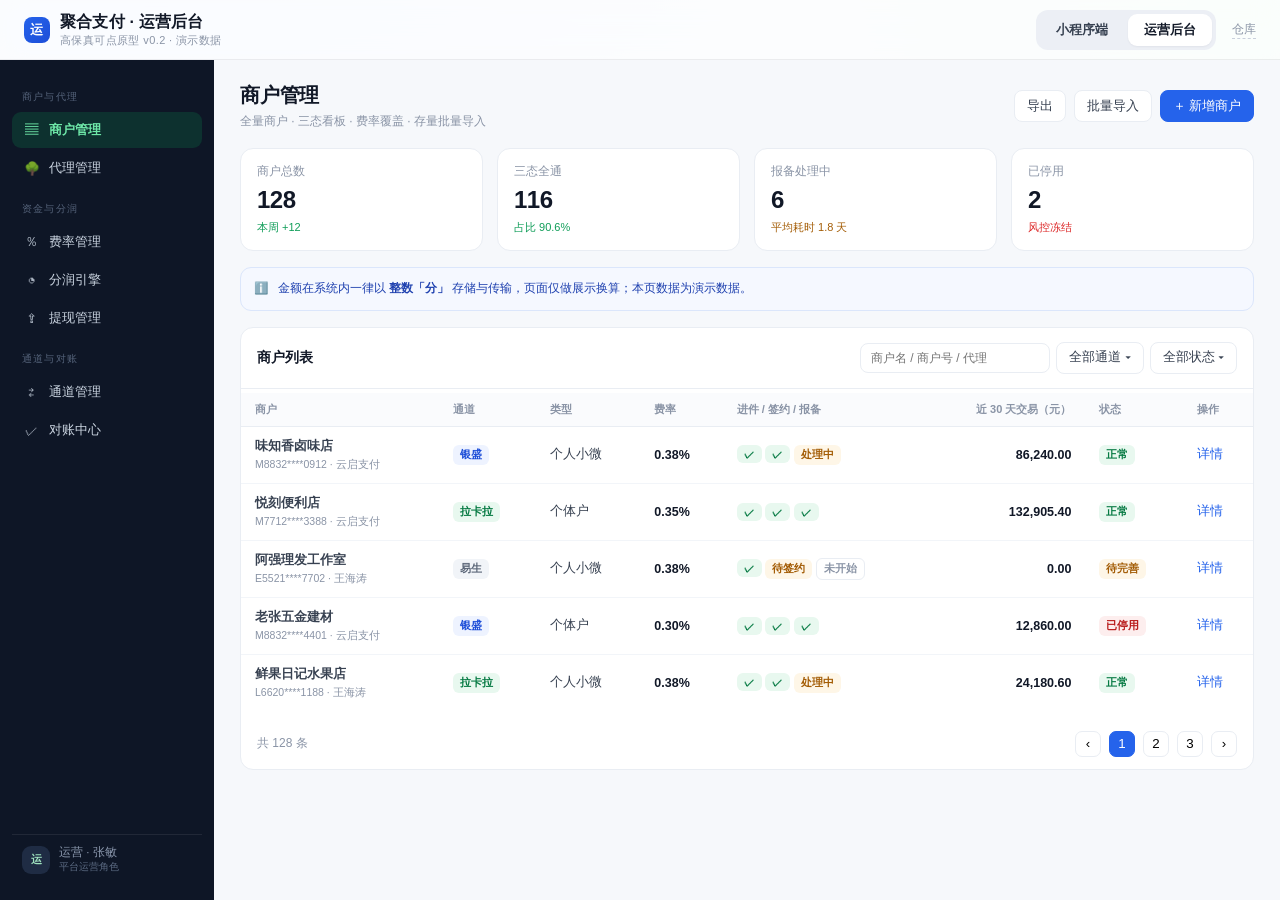
==== commit df8ca596: "feat(proto): v0.2a 金额整数分 / 科目提现 / 驳回重提 / 商户停用 - 新增 assets/money.js：整数分解析、格式化、手续费与提现校验（禁浮点/科学计数法） - 代" ====
--- a/admin.html
+++ b/admin.html
@@ -3,7 +3,7 @@
 <head>
 <meta charset="utf-8" />
 <meta name="viewport" content="width=device-width, initial-scale=1" />
-<title>聚合支付 · 运营后台（Web 端原型）</title>
+<title>聚合支付 · 运营后台（Web 端原型 v0.2）</title>
 <meta name="description" content="高保真可点原型 · 演示数据 · 非生产系统" />
 <link rel="stylesheet" href="assets/style.css" />
 <link rel="icon" href="data:image/svg+xml,<svg xmlns='http://www.w3.org/2000/svg' viewBox='0 0 32 32'><rect width='32' height='32' rx='8' fill='%232563eb'/><text x='16' y='22' font-size='16' text-anchor='middle' fill='white' font-family='sans-serif' font-weight='bold'>运</text></svg>" />
@@ -13,7 +13,7 @@
 <header class="topbar">
   <div class="brand">
     <div class="brand-mark" style="background:linear-gradient(135deg,#2563eb,#1d4ed8)">运</div>
-    <div>聚合支付 · 运营后台<small>高保真可点原型 v0.1 · 演示数据</small></div>
+    <div>聚合支付 · 运营后台<small>高保真可点原型 v0.2 · 演示数据</small></div>
   </div>
   <div class="seg" role="tablist">
     <button aria-selected="false" onclick="location.href='index.html'">小程序端</button>
@@ -26,9 +26,11 @@
   <aside class="side">
     <div class="grp">商户与代理</div>
     <a href="javascript:;" class="on" data-page="p-merchants"><span class="si">▤</span>商户管理</a>
+    <a href="javascript:;" data-page="p-agents"><span class="si">🌳</span>代理管理</a>
     <div class="grp">资金与分润</div>
     <a href="javascript:;" data-page="p-rates"><span class="si">％</span>费率管理</a>
     <a href="javascript:;" data-page="p-profit"><span class="si">◔</span>分润引擎</a>
+    <a href="javascript:;" data-page="p-withdrawals"><span class="si">⇪</span>提现管理</a>
     <div class="grp">通道与对账</div>
     <a href="javascript:;" data-page="p-channels"><span class="si">⇄</span>通道管理</a>
     <a href="javascript:;" data-page="p-recon"><span class="si">✓</span>对账中心</a>
@@ -48,9 +50,9 @@
           <div class="desc">全量商户 · 三态看板 · 费率覆盖 · 存量批量导入</div>
         </div>
         <div class="actions">
-          <button class="btn-xs">导出</button>
-          <button class="btn-xs">批量导入</button>
-          <button class="btn-xs primary">＋ 新增商户</button>
+          <button class="btn-xs" id="mchExport">导出</button>
+          <button class="btn-xs" data-locked="批量导入将于 v0.3 开放">批量导入</button>
+          <button class="btn-xs primary" id="mchAdd">＋ 新增商户</button>
         </div>
       </div>
 
@@ -76,6 +78,7 @@
           </div>
         </div>
         <div class="panel-body">
+          <div class="table-scroll">
           <table class="tbl">
             <thead>
               <tr>
@@ -136,6 +139,7 @@
               </tr>
             </tbody>
           </table>
+          </div>
         </div>
         <div class="pager">
           <span>共 128 条</span>
@@ -197,6 +201,74 @@
       </div>
     </section>
 
+    <!-- ========== 代理管理（AD-10~15） ========== -->
+    <section class="admin-page" id="p-agents">
+      <div class="page-head">
+        <div>
+          <h2>代理管理</h2>
+          <div class="desc">全平台代理树 · 层级关系 · 费率配置 · 状态管理</div>
+        </div>
+        <div class="actions">
+          <button class="btn-xs" id="agentExport">导出</button>
+          <button class="btn-xs primary" id="agentAdd">＋ 新增代理</button>
+        </div>
+      </div>
+
+      <div class="stats" id="agentStats"></div>
+
+      <div class="tabs page-tabs" id="agentTabs">
+        <button class="on" data-tab="tree">代理树</button>
+        <button data-tab="pending">待审核 <span class="tab-badge" id="agentPendingBadge">3</span></button>
+      </div>
+
+      <div class="demo-state" data-state-for="p-agents">
+        <span>演示状态</span>
+        <button data-state="default" class="on">默认</button>
+        <button data-state="loading">加载</button>
+        <button data-state="empty">空</button>
+        <button data-state="error">错误</button>
+      </div>
+
+      <div class="agents-layout" id="agentTreeWrap">
+        <div class="panel agent-tree-panel">
+          <div class="panel-head">
+            <h3>代理树</h3>
+            <div class="tools"><span class="chip line">最多 3 级（可配）</span></div>
+          </div>
+          <div class="tree-toolbar">
+            <input class="search" id="agentSearch" placeholder="代理名称 / 编号" />
+            <select class="btn-xs" id="agentStatusFilter">
+              <option value="all">全部状态</option>
+              <option value="normal">正常</option>
+              <option value="pending">审核中</option>
+              <option value="stopped">已停用</option>
+            </select>
+            <button class="btn-xs icon" id="agentExpandAll" title="展开全部">⊞</button>
+            <button class="btn-xs icon" id="agentCollapseAll" title="收起全部">⊟</button>
+          </div>
+          <div class="tree" id="agentTree" tabindex="0" aria-label="代理树"></div>
+          <div class="tree-foot" id="agentTreeFoot">默认选中根节点；↑↓ 移动，→ 展开，← 收起，Enter 打开详情。</div>
+        </div>
+        <div class="panel agent-detail" id="agentDetail"></div>
+      </div>
+      <div class="drawer-mask" id="agentDrawerMask" hidden></div>
+
+      <div class="panel" id="agentPendingPanel" hidden>
+        <div class="panel-head">
+          <h3>注册待审核</h3>
+          <div class="tools"><span class="chip warn">3 笔待处理</span></div>
+        </div>
+        <div class="panel-body">
+          <div class="table-scroll">
+            <table class="tbl">
+              <thead><tr><th>代理 / 编号</th><th>上级</th><th>层级</th><th>提交时间</th><th>资料</th><th>状态</th><th>操作</th></tr></thead>
+              <tbody id="agentPendingBody"></tbody>
+            </table>
+          </div>
+        </div>
+      </div>
+    </section>
+
     <!-- ========== 费率管理 ========== -->
     <section class="admin-page" id="p-rates">
       <div class="page-head">
@@ -221,6 +293,7 @@
           <div class="tools"><button class="btn-xs">银盛 ▾</button><button class="btn-xs">全部类目 ▾</button></div>
         </div>
         <div class="panel-body">
+          <div class="table-scroll">
           <table class="rate-matrix">
             <thead>
               <tr><th>支付方式</th><th>通道成本</th><th>商户报价</th><th>本层毛利</th><th>代理成本价</th><th>生效时间</th></tr>
@@ -233,6 +306,7 @@
               <tr><td>支付宝大额 · 花呗/信用卡</td><td class="cost">0.60%</td><td class="quote">0.68%</td><td class="gp">0.08%</td><td class="cost">0.62%</td><td>—</td></tr>
             </tbody>
           </table>
+          </div>
         </div>
         <div class="pager"><span>费率按「通道 × 支付方式」两维度取成本价，避免算错分润</span></div>
       </div>
@@ -264,6 +338,7 @@
           <div class="tools"><input class="search" placeholder="商户 / 通道 / 分润单号" /></div>
         </div>
         <div class="panel-body">
+          <div class="table-scroll">
           <table class="tbl">
             <thead>
               <tr><th>分润单</th><th>商户 / 通道</th><th style="text-align:right">交易额（元）</th><th style="text-align:right">毛利（元）</th><th style="text-align:right">分润金额（元）</th><th>受益人</th><th>状态</th><th>操作</th></tr>
@@ -276,7 +351,97 @@
               <tr><td class="num">PS20261110005</td><td>阿强理发工作室 <span class="chip">易生</span></td><td class="num" style="text-align:right">0.00</td><td class="num" style="text-align:right">0.00</td><td class="num" style="text-align:right">0.00</td><td>—</td><td><span class="chip line">未开始</span></td><td><a class="link" href="javascript:;">明细</a></td></tr>
             </tbody>
           </table>
-        </div>
+          </div>
+        </div>
+      </div>
+    </section>
+
+    <!-- ========== 提现管理（AD-50~55） ========== -->
+    <section class="admin-page" id="p-withdrawals">
+      <div class="page-head">
+        <div>
+          <h2>提现管理</h2>
+          <div class="desc">人工审批 · 批量代付 · 失败处理 · 手续费规则</div>
+        </div>
+        <div class="actions">
+          <button class="btn-xs" id="wdRuleBtn">手续费规则</button>
+          <button class="btn-xs" id="wdExport">导出</button>
+        </div>
+      </div>
+
+      <div class="note blue" id="wdClosedBanner" hidden>
+        <span>ℹ️</span>
+        <span>人工审批已关闭，提现按配置进入代付流程。<b>记录仍可查询，通过按钮不可用。</b></span>
+      </div>
+
+      <div class="stats" id="wdStats"></div>
+
+      <div class="tabs page-tabs" id="wdTabs">
+        <button class="on" data-status="pending">待审批 <span class="tab-badge" id="wdCountPending">8</span></button>
+        <button data-status="reviewing">审批中 <span class="tab-badge">3</span></button>
+        <button data-status="approved">已通过 <span class="tab-badge">12</span></button>
+        <button data-status="rejected">已驳回 <span class="tab-badge">2</span></button>
+        <button data-status="failed">打款失败 <span class="tab-badge">1</span></button>
+        <button data-status="all">全部</button>
+      </div>
+
+      <div class="demo-state" data-state-for="p-withdrawals">
+        <span>演示状态</span>
+        <button data-state="default" class="on">默认</button>
+        <button data-state="loading">加载</button>
+        <button data-state="empty">空</button>
+        <button data-state="error">错误</button>
+      </div>
+
+      <div class="filter-card">
+        <div class="filter-grid filters-5">
+          <label>代理<input class="input" id="wdFilterAgent" placeholder="代理名称 / 编号" /></label>
+          <label>科目<select class="select" id="wdFilterSubject">
+            <option value="all">全部科目</option>
+            <option value="dailyProfit">日结分润</option>
+            <option value="monthlyProfit">月结分润</option>
+            <option value="dailyBonus">日结奖励</option>
+            <option value="monthlyBonus">月结奖励</option>
+            <option value="shareBonus">分成奖励</option>
+          </select></label>
+          <label>时间<select class="select" id="wdFilterRange"><option value="all">全部时间</option><option value="today">今天</option><option value="7d">近 7 天</option></select></label>
+          <label>金额区间<select class="select" id="wdFilterAmount"><option value="all">全部金额</option><option value="lt5k">5,000 以下</option><option value="5k-10k">5,000 – 10,000</option><option value="gt10k">10,000 以上</option></select></label>
+          <label>通道<select class="select" id="wdFilterChannel"><option value="all">全部通道</option><option>银盛</option><option>拉卡拉</option><option>易生</option></select></label>
+        </div>
+        <button class="btn-xs" id="wdFilterReset">重置</button>
+      </div>
+
+      <div class="panel">
+        <div class="panel-head">
+          <h3>提现申请</h3>
+          <div class="tools">
+            <button class="btn-xs" id="wdApprovalToggle">人工审批：开启</button>
+            <span class="chip line" id="wdTableHint">当前筛选：待审批</span>
+          </div>
+        </div>
+        <div class="panel-body">
+          <div class="table-scroll">
+            <table class="tbl wd-table">
+              <thead>
+                <tr>
+                  <th class="col-check"><input type="checkbox" id="wdCheckAll" aria-label="全选当前页" /></th>
+                  <th>申请单号</th><th>代理 / 层级</th><th>科目</th>
+                  <th style="text-align:right">提现金额（元）</th><th style="text-align:right">手续费（元）</th>
+                  <th style="text-align:right">到账金额（元）</th><th>收款账户</th><th>提交时间</th><th>状态</th><th>操作</th>
+                </tr>
+              </thead>
+              <tbody id="wdTbody"></tbody>
+            </table>
+          </div>
+        </div>
+        <div class="pager" id="wdPager"></div>
+      </div>
+
+      <div class="batch-bar" id="wdBatchBar" hidden>
+        <span>已选 <b id="wdBatchCount">0</b> 笔，合计 <b id="wdBatchSum">¥0.00</b></span>
+        <span class="batch-spacer"></span>
+        <button class="btn-xs" id="wdBatchCancel">取消</button>
+        <button class="btn-xs primary" id="wdBatchApprove">批量通过</button>
       </div>
     </section>
 
@@ -377,6 +542,7 @@
           </div>
         </div>
         <div class="panel-body">
+          <div class="table-scroll">
           <table class="tbl">
             <thead>
               <tr><th>类型</th><th>业务单号</th><th>通道</th><th style="text-align:right">系统金额（元）</th><th style="text-align:right">通道金额（元）</th><th style="text-align:right">差额</th><th>状态</th><th>操作</th></tr>
@@ -387,6 +553,7 @@
               <tr><td><span class="chip">退款未同步</span></td><td class="num">T2026110800441</td><td>易生</td><td class="num" style="text-align:right">46.00</td><td class="num" style="text-align:right">46.00</td><td class="num" style="text-align:right">0.00</td><td><span class="chip ok">已核实</span></td><td><a class="link" href="javascript:;">查看</a></td></tr>
             </tbody>
           </table>
+          </div>
         </div>
         <div class="pager"><span>差错记录不进入分润，处理完成后由日终任务补算</span></div>
       </div>
@@ -395,6 +562,12 @@
   </main>
 </div>
 
+<div class="admin-mask" id="adminMask" hidden>
+  <div class="admin-modal" id="adminModal" role="dialog" aria-modal="true"></div>
+</div>
+<div class="admin-toast" id="adminToast"></div>
+
+<script src="assets/money.js"></script>
 <script src="assets/admin.js"></script>
 </body>
 </html>
--- a/assets/style.css
+++ b/assets/style.css
@@ -495,3 +495,546 @@
   .stats, .ch-grid { grid-template-columns: 1fr; }
   .stats { grid-template-columns: repeat(2, 1fr); }
 }
+
+/* ==================================================================
+   v0.2 新增：通用控件、四态、门店 / 交易 / 码牌 / 提现 / 代理树 / 审批
+   ================================================================== */
+
+.link-quiet {
+  border: 0; background: transparent; padding: 0; font-family: inherit;
+  font-size: 12px; color: var(--muted); cursor: pointer; text-decoration: none;
+}
+.link-quiet.green { color: var(--green-dark); font-weight: 600; }
+.link-quiet.red { color: #b91c1c; font-weight: 600; }
+.link-quiet:hover { text-decoration: underline; }
+.danger-text { color: #b91c1c !important; }
+.btn.danger-solid, .btn-xs.danger-solid { background: var(--danger); border-color: var(--danger); color: #fff; }
+.btn-xs.danger-ghost { color: #b91c1c; border-color: #f0c4c4; background: #fff; }
+.btn-xs.danger-ghost:hover { background: var(--danger-soft); }
+.chip-btn { border: 0; cursor: pointer; font-family: inherit; }
+.chip-btn:hover { filter: brightness(.97); }
+.notice-bar { width: 100%; text-align: left; font-family: inherit; cursor: pointer; }
+.bell { border: 0; background: transparent; cursor: pointer; }
+.tiny-center { text-align: center; font-size: 10.5px; color: #b3bbc8; margin-top: 10px; }
+.field-hint { font-size: 10.5px; color: var(--muted); line-height: 1.6; margin-top: 4px; }
+.field.is-locked label { color: #9aa3b2; }
+.input:disabled, .textarea:disabled, .upload:disabled, .upload.is-locked {
+  background: #f5f6f8; color: #9aa3b2; border-color: #e3e7ee; cursor: not-allowed;
+}
+.ch-card.is-locked { opacity: .5; cursor: not-allowed; }
+.field-err { font-size: 11.5px; color: var(--danger); line-height: 1.55; margin-top: 6px; min-height: 0; }
+.field-err.info { color: #a35c05; }
+.field-err:empty { display: none; }
+.input.err { border-color: #f3b4b4; box-shadow: 0 0 0 3px rgba(220, 38, 38, .08); }
+.mono { font-variant-numeric: tabular-nums; font-family: ui-monospace, SFMono-Regular, Menlo, Consolas, monospace; }
+.green { color: var(--green-dark); }
+.chev { color: #c3cad6; margin-left: 4px; }
+.list-foot { text-align: center; padding: 14px 4px 4px; font-size: 10.5px; color: #a6aebc; }
+.dot-red { display: inline-block; width: 5px; height: 5px; border-radius: 50%; background: var(--danger); vertical-align: 2px; }
+.search-row { display: flex; gap: 8px; align-items: center; }
+.search-row .input { flex: 1; min-width: 0; }
+.upload {
+  width: 100%; border: 1px dashed #cfd8e6; border-radius: 11px; background: #fff;
+  padding: 18px; text-align: center; font-size: 11.5px; color: var(--muted);
+  cursor: pointer; font-family: inherit; line-height: 1.6;
+}
+.upload.compact { padding: 11px; }
+.upload.done { border-color: rgba(7, 193, 96, .5); color: var(--green-dark); background: var(--green-soft); }
+.sign-box {
+  border: 1px dashed #cfd8e6; border-radius: 11px; height: 92px; display: grid;
+  place-items: center; font-size: 11.5px; color: var(--muted);
+}
+.banner { border-radius: 12px; padding: 12px 13px; margin: 12px 0; font-size: 12px; line-height: 1.7; }
+.banner > b { display: block; font-size: 13px; margin-bottom: 3px; }
+.banner ul { margin: 6px 0 0 16px; }
+.banner.danger { background: var(--danger-soft); border: 1px solid #f6c9c9; color: #991b1b; }
+.banner.warn { background: var(--warn-soft); border: 1px solid #f6e3bf; color: #8a5a00; }
+.banner.gray { background: #f3f5f8; border: 1px solid var(--line); color: #5b6678; }
+.banner-note { font-size: 11px; opacity: .85; }
+.banner-actions { display: flex; gap: 8px; margin-top: 9px; }
+.banner-actions .btn { width: auto; }
+.banner + .banner { margin-top: 8px; }
+.sheet-lead { font-size: 12px; color: #5b6678; line-height: 1.75; margin-bottom: 12px; }
+
+/* 演示状态切换 */
+.demo-state {
+  display: flex; align-items: center; gap: 5px; flex-wrap: wrap; margin: 0 0 10px;
+  padding: 7px 9px; background: #f8fafc; border: 1px dashed var(--line);
+  border-radius: 9px; font-size: 10.5px; color: var(--muted);
+}
+.demo-state > span { margin-right: 2px; }
+.demo-state button {
+  border: 1px solid transparent; background: #fff; color: var(--ink-2);
+  font-size: 10.5px; padding: 3px 8px; border-radius: 6px; cursor: pointer; font-family: inherit;
+}
+.demo-state button.on { background: var(--ink); color: #fff; }
+.demo-state-center { justify-content: center; margin-top: 18px; }
+
+/* 骨架屏 */
+@keyframes shimmer {
+  0% { background-position: 100% 0; }
+  100% { background-position: -100% 0; }
+}
+.sk {
+  background: linear-gradient(90deg, #eef1f5 25%, #f7f9fb 37%, #eef1f5 63%);
+  background-size: 400% 100%; animation: shimmer 1.3s ease infinite; border-radius: 6px;
+}
+.sk-list { display: grid; gap: 9px; }
+.sk-card { display: flex; gap: 12px; align-items: center; padding: 13px; background: #fff; border: 1px solid var(--line); border-radius: 13px; }
+.sk-avatar { width: 42px; height: 42px; border-radius: 12px; flex: 0 0 42px; }
+.sk-main { flex: 1; display: grid; gap: 8px; min-width: 0; }
+.sk-line { height: 11px; }
+.sk-line.w40 { width: 40%; } .sk-line.w50 { width: 50%; } .sk-line.w60 { width: 60%; } .sk-line.w80 { width: 80%; }
+.sk-tr td { padding: 14px; }
+
+/* 空 / 错误 */
+.state-box { text-align: center; padding: 34px 18px; color: var(--muted); font-size: 12px; }
+.state-box > b { display: block; color: var(--ink); font-size: 14px; margin-top: 8px; }
+.state-box > p { max-width: 280px; margin: 6px auto 0; line-height: 1.7; }
+.state-box .btn { margin-top: 12px; width: auto; }
+.state-box .btn-xs { margin-top: 10px; }
+.state-ico {
+  width: 48px; height: 48px; border-radius: 50%; background: #f1f4f8;
+  display: grid; place-items: center; margin: 0 auto; font-size: 22px; color: #8a94a6;
+}
+.state-box.error .state-ico { background: var(--danger-soft); color: var(--danger); }
+
+/* 手机端抽屉 */
+.sheet-mask {
+  position: absolute; inset: 0; background: rgba(15, 23, 42, .4);
+  z-index: 80; display: flex; align-items: flex-end; opacity: 0; transition: opacity .2s ease;
+}
+.sheet-mask.show { opacity: 1; }
+.sheet {
+  width: 100%; max-height: 88%; background: #fff; border-radius: 20px 20px 0 0;
+  transform: translateY(26px); transition: transform .2s ease;
+  display: flex; flex-direction: column; overflow: hidden;
+}
+.sheet-mask.show .sheet { transform: none; }
+.sheet.wide { max-height: 92%; }
+.sheet-grab { width: 38px; height: 4px; border-radius: 2px; background: #e2e7ef; margin: 8px auto 0; flex: 0 0 auto; }
+.sheet-head { display: flex; align-items: center; gap: 10px; padding: 12px 16px 10px; flex: 0 0 auto; }
+.sheet-head h3 { font-size: 15.5px; font-weight: 650; line-height: 1.4; }
+.sheet-close {
+  margin-left: auto; width: 28px; height: 28px; border: 0; border-radius: 50%;
+  background: #f3f5f8; color: #6b7280; font-size: 18px; line-height: 1; cursor: pointer; flex: 0 0 28px;
+}
+.sheet-body { padding: 0 16px 8px; overflow-y: auto; font-size: 12.5px; line-height: 1.65; }
+.sheet-body .form-grid { gap: 12px; }
+.sheet-foot { display: flex; gap: 10px; padding: 12px 16px 18px; border-top: 1px solid var(--line); flex: 0 0 auto; }
+.sheet-foot .btn { height: 44px; font-size: 14px; width: auto; flex: 1; }
+.sheet .form-grid { margin-top: 6px; }
+.detail-status { display: flex; align-items: center; gap: 8px; margin-bottom: 10px; font-size: 11px; color: var(--muted); }
+.kv-list { border-top: 1px solid var(--line); }
+.kv {
+  display: flex; align-items: center; gap: 10px; justify-content: space-between;
+  padding: 11px 0; border-bottom: 1px solid var(--line); font-size: 12px;
+}
+.kv > span { color: var(--muted); flex: 0 0 auto; }
+.kv > b { font-weight: 600; text-align: right; word-break: break-all; }
+.copy {
+  border: 1px solid var(--line); background: #fff; border-radius: 5px; font-size: 10px;
+  padding: 1px 5px; color: var(--blue); cursor: pointer; margin-left: 2px; flex: 0 0 auto;
+}
+.profit-list { border-top: 1px solid var(--line); }
+.profit-row { display: flex; align-items: center; justify-content: space-between; gap: 10px; padding: 11px 0; border-bottom: 1px solid var(--line); font-size: 12px; }
+.profit-row .chip { margin-left: 5px; }
+.confirm-amount { font-size: 30px; font-weight: 700; letter-spacing: -.5px; text-align: center; padding: 10px 0 16px; font-variant-numeric: tabular-nums; }
+.confirm-rows .r { display: flex; justify-content: space-between; gap: 12px; padding: 9px 0; border-bottom: 1px solid var(--line); font-size: 12px; }
+.confirm-rows .r:last-child { border-bottom: 0; }
+.confirm-rows .r span { color: var(--muted); }
+.confirm-rows .r b { text-align: right; }
+
+/* 首页宫格 */
+.grid-4 a { position: relative; }
+.grid-item.primary { background: var(--green-soft); color: var(--green-dark); font-weight: 600; }
+.grid-4 a.is-locked { opacity: .55; }
+.grid-4 a.is-locked .ico { background: #f1f3f6; color: #98a1b0; }
+.grid-4 .rec {
+  position: absolute; top: 3px; right: 1px; font-style: normal; font-size: 8px;
+  background: var(--green); color: #fff; border-radius: 4px; padding: 1px 4px; line-height: 1.4;
+}
+.grid-4 .lock {
+  position: absolute; top: 3px; right: 1px; font-style: normal; font-size: 8px;
+  color: #8a94a6; background: #f1f4f8; border-radius: 4px; padding: 1px 3px; line-height: 1.4; white-space: nowrap;
+}
+
+/* 商户列表补充 */
+.mch.is-off { opacity: .62; }
+.mch-reject { font-size: 10.5px; color: #b91c1c; line-height: 1.6; margin-top: 5px; }
+.mch-reject.gray { color: var(--muted); }
+.mch .nm { flex-wrap: wrap; }
+
+/* 商户详情补充 */
+.detail-head { display: flex; align-items: center; gap: 11px; }
+.detail-head .thumb.big { width: 46px; height: 46px; border-radius: 13px; background: #f3f6f8; display: grid; place-items: center; font-weight: 700; font-size: 16px; }
+.detail-name { font-size: 16px; font-weight: 650; }
+.detail-sub { font-size: 11px; color: var(--muted); margin-top: 4px; }
+.detail-head > .chip { margin-left: auto; }
+.chip-row { display: flex; flex-wrap: wrap; gap: 6px; margin-top: 11px; }
+.channel-tabs { margin-top: 14px; gap: 16px; }
+.tx-sum { display: flex; justify-content: space-between; align-items: flex-end; }
+.tx-sum-k { font-size: 11px; color: var(--muted); }
+.tx-sum-v { font-size: 22px; font-weight: 700; margin-top: 5px; font-variant-numeric: tabular-nums; }
+.tx-sum-v small { font-size: 11.5px; color: var(--muted); font-weight: 500; }
+.tx-sum-r { text-align: right; }
+.tx-sum-c { font-size: 15px; font-weight: 650; margin-top: 5px; }
+.action-row { display: flex; gap: 9px; margin-top: 14px; }
+.action-row .btn { flex: 1; font-size: 14px; }
+.tri .step.bad { background: var(--danger-soft); border-color: #f6c9c9; }
+.tri .step.bad .sv { color: #b91c1c; }
+.tri .step .stime { font-size: 10px; color: var(--muted); margin-top: 4px; }
+.subj-btn {
+  width: 100%; border: 0; border-bottom: 1px solid var(--line); background: transparent; font-family: inherit;
+  text-align: left; cursor: pointer; color: inherit;
+}
+.subj-btn:last-child { border-bottom: 0; }
+.subj-btn:hover { background: #fbfdfc; }
+.subj.is-off, .subj-btn.is-off { opacity: .55; }
+.more.link-quiet { margin-left: auto; font-size: 12px; }
+
+/* 实名审核 */
+.pending-state { text-align: center; padding: 34px 10px 0; }
+.pending-state h3 { font-size: 19px; margin-top: 2px; }
+.pending-state p { font-size: 12.5px; color: var(--muted); line-height: 1.75; margin-top: 9px; }
+.pending-state .btn { margin-top: 20px; }
+.state-circle { width: 76px; height: 76px; border-radius: 50%; display: grid; place-items: center; margin: 0 auto 18px; font-size: 30px; }
+.state-circle.green { background: var(--green-soft); color: var(--green-dark); }
+.state-circle.red { background: var(--danger-soft); color: var(--danger); }
+.state-circle.amber { background: var(--warn-soft); color: #a35c05; }
+.state-circle.gray { background: #eef1f5; color: #5b6372; }
+#regForm [data-rejected-field].rejected { border: 1px solid #f6c9c9; background: #fffafa; border-radius: 11px; padding: 10px; }
+
+/* 门店 */
+.page-lead { display: flex; align-items: flex-start; gap: 10px; margin-bottom: 12px; }
+.page-lead b { font-size: 15px; }
+.page-lead p { font-size: 11px; color: var(--muted); margin-top: 4px; line-height: 1.6; }
+.page-lead .btn { margin-left: auto; flex: 0 0 auto; }
+.store-card {
+  background: #fff; border: 1px solid var(--line); border-radius: 13px;
+  padding: 13px; margin-bottom: 9px; box-shadow: var(--shadow-sm);
+}
+.store-top { display: flex; align-items: center; gap: 10px; }
+.store-top .thumb { width: 40px; height: 40px; border-radius: 12px; background: #f3f6f8; display: grid; place-items: center; font-weight: 700; font-size: 14px; }
+.store-main { flex: 1; min-width: 0; }
+.store-name { font-size: 13.5px; font-weight: 650; overflow: hidden; text-overflow: ellipsis; white-space: nowrap; }
+.store-sub { font-size: 10.5px; color: var(--muted); margin-top: 3px; line-height: 1.5; }
+.store-addr { font-size: 11px; color: var(--ink-2); margin: 9px 0 3px; line-height: 1.55; }
+.store-actions { display: flex; gap: 16px; justify-content: flex-end; margin-top: 10px; padding-top: 9px; border-top: 1px solid var(--line); }
+
+/* 交易 */
+.filter-card { background: #fff; border: 1px solid var(--line); border-radius: 13px; padding: 12px; margin-bottom: 10px; }
+.filter-grid { display: grid; grid-template-columns: 1fr 1fr; gap: 9px; }
+.filter-grid label { display: grid; gap: 4px; font-size: 10.5px; color: var(--muted); }
+.filter-grid .select { height: 34px; padding: 0 8px; font-size: 12px; }
+.sum-bar { display: flex; justify-content: space-between; align-items: center; font-size: 11.5px; color: var(--muted); padding: 4px 2px 9px; }
+.sum-bar b { color: var(--ink); font-size: 12.5px; }
+.tx-row {
+  width: 100%; display: block; text-align: left; background: #fff; border: 1px solid var(--line);
+  border-radius: 13px; padding: 12px 13px; margin-bottom: 9px; cursor: pointer; font-family: inherit; color: inherit;
+}
+.tx-row:hover { border-color: #cfe9db; background: #fbfdfc; }
+.tx-row-top { display: flex; align-items: center; gap: 7px; }
+.tx-time { font-size: 11px; color: var(--muted); font-variant-numeric: tabular-nums; }
+.tx-amt { margin-left: auto; font-size: 14.5px; font-weight: 700; font-variant-numeric: tabular-nums; }
+.tx-row-sub { font-size: 11px; color: var(--muted); margin-top: 5px; line-height: 1.5; overflow: hidden; text-overflow: ellipsis; white-space: nowrap; }
+
+/* 码牌 */
+.steps { display: flex; align-items: center; gap: 4px; margin: 4px 0 12px; }
+.steps .step { flex: 1; display: flex; align-items: center; gap: 5px; font-size: 10.5px; color: var(--muted); }
+.steps .step i {
+  width: 18px; height: 18px; border-radius: 50%; background: #eef1f6; color: #8a94a6;
+  display: grid; place-items: center; font-style: normal; font-size: 10px; flex: 0 0 18px;
+}
+.steps .step.on { color: var(--green-dark); font-weight: 600; }
+.steps .step.on i { background: var(--green); color: #fff; }
+.steps .step.done i { background: var(--green-soft); color: var(--green-dark); border: 1px solid rgba(7, 193, 96, .4); }
+.steps .step.done i::before { content: "✓"; font-size: 10px; }
+.steps .step.done i { font-size: 0; }
+.steps .step.done i::before { font-size: 10px; }
+.pick-row { display: flex; align-items: center; gap: 10px; }
+.pick-row .thumb { width: 42px; height: 42px; border-radius: 12px; background: #f3f6f8; display: grid; place-items: center; font-weight: 700; font-size: 14px; flex: 0 0 42px; }
+.pick-row .thumb.small { width: 36px; height: 36px; flex-basis: 36px; font-size: 15px; }
+.pick-main { flex: 1; min-width: 0; }
+.pick-name { font-size: 13.5px; font-weight: 650; display: flex; align-items: center; gap: 6px; flex-wrap: wrap; }
+.pick-sub { font-size: 10.5px; color: var(--muted); margin-top: 4px; line-height: 1.5; overflow: hidden; text-overflow: ellipsis; white-space: nowrap; }
+.qr-block { margin-top: 9px; font-size: 11px; color: #b91c1c; background: var(--danger-soft); border-radius: 7px; padding: 7px 9px; line-height: 1.6; }
+.qr-templates { display: grid; grid-template-columns: repeat(3, 1fr); gap: 8px; }
+.qr-tpl {
+  position: relative; border: 1.5px solid var(--line); background: #fff; border-radius: 12px;
+  padding: 8px 7px; text-align: center; cursor: pointer; font-family: inherit;
+}
+.qr-tpl.on { border-color: var(--green); box-shadow: 0 0 0 3px rgba(7, 193, 96, .09); background: #f7fdfa; }
+.qr-tpl-thumb { width: 100%; height: 52px; border-radius: 7px; background: #f3f6f8; display: grid; place-items: center; margin-bottom: 6px; }
+.qr-tpl-thumb i { display: block; width: 24px; height: 24px; background:
+  repeating-linear-gradient(90deg, #111827 0 3px, transparent 3px 6px),
+  repeating-linear-gradient(0deg, #111827 0 3px, transparent 3px 6px); opacity: .8; }
+.qr-tpl-thumb.lipai { height: 58px; }
+.qr-tpl b { display: block; font-size: 12px; }
+.qr-tpl small { display: block; font-size: 8.5px; color: var(--muted); margin-top: 3px; line-height: 1.35; }
+.qr-tpl .tick { position: absolute; top: 4px; right: 4px; width: 15px; height: 15px; border-radius: 50%; background: var(--green); color: #fff; font-size: 9px; display: grid; place-items: center; }
+.qr-preview-wrap { display: flex; justify-content: center; padding: 12px; background: #eef1f6; border-radius: 14px; }
+.qr-card { width: 280px; max-width: 100%; background: #fff; border-radius: 12px; box-shadow: var(--shadow-md); overflow: hidden; position: relative; }
+.qr-card-inner { height: 100%; display: flex; flex-direction: column; align-items: center; justify-content: center; padding: 16px 14px; text-align: center; }
+.qr-card-inner.zhuotie { border: 2px dashed #cbd5e1; border-radius: 50%; }
+.qr-preview-name { font-size: 14px; font-weight: 650; line-height: 1.35; max-height: 2.7em; overflow: hidden; }
+.qr-preview-store { font-size: 9.5px; color: var(--muted); margin-top: 4px; max-width: 100%; overflow: hidden; text-overflow: ellipsis; white-space: nowrap; }
+.qr-preview-code { position: relative; width: 64%; aspect-ratio: 1; margin: 11px 0 9px; }
+.qr-preview-code svg { width: 100%; height: 100%; display: block; }
+.demo-mark { position: absolute; left: 50%; top: 50%; transform: translate(-50%, -50%) rotate(-18deg); font-size: 8px; color: rgba(17, 24, 39, .3); border: 1px solid rgba(17, 24, 39, .2); border-radius: 4px; padding: 1px 4px; white-space: nowrap; }
+.qr-preview-pay { font-size: 8.5px; color: #5b6678; }
+.qr-preview-foot { font-size: 7.5px; color: #b3bbc8; margin-top: 5px; }
+.qr-card.generating::after {
+  content: "生成中…"; position: absolute; inset: 0; background: rgba(255,255,255,.82);
+  display: grid; place-items: center; font-size: 12px; color: var(--green-dark); font-weight: 600;
+}
+.qr-actions { display: flex; gap: 9px; margin-top: 12px; }
+.qr-actions .btn { flex: 1; font-size: 14px; }
+.qr-sub-actions { display: flex; justify-content: center; gap: 6px; font-size: 10.5px; color: var(--muted); margin-top: 10px; }
+.record-row { display: flex; align-items: center; gap: 10px; padding: 11px 0; border-bottom: 1px solid var(--line); }
+.record-row:last-child { border-bottom: 0; }
+.record-row > div { min-width: 0; }
+.record-title { font-size: 12.5px; font-weight: 600; overflow: hidden; text-overflow: ellipsis; white-space: nowrap; }
+.record-row > button { margin-left: auto; flex: 0 0 auto; }
+.pick-item {
+  width: 100%; display: flex; align-items: center; gap: 10px; padding: 11px 2px;
+  border: 0; border-bottom: 1px solid var(--line); background: transparent;
+  font-family: inherit; text-align: left; cursor: pointer; color: inherit;
+}
+.pick-item:last-child { border-bottom: 0; }
+.pick-item.is-off { opacity: .5; cursor: not-allowed; }
+.pick-item .thumb { width: 38px; height: 38px; border-radius: 11px; background: #f3f6f8; display: grid; place-items: center; font-weight: 700; flex: 0 0 38px; }
+.pick-item .thumb.small { width: 32px; height: 32px; flex-basis: 32px; }
+.pick-item:hover { background: #fbfdfc; }
+
+/* 提现 */
+.subject-chips { display: flex; flex-wrap: wrap; gap: 6px; margin-bottom: 14px; }
+.wd-subject {
+  border: 1px solid var(--line); background: #fff; color: var(--ink-2);
+  font-size: 10.5px; padding: 5px 8px; border-radius: 7px; cursor: pointer; font-family: inherit;
+}
+.wd-subject.on { background: var(--green); border-color: var(--green); color: #fff; font-weight: 600; }
+.wd-subject.is-off { opacity: .55; cursor: not-allowed; }
+.wd-subject i { font-style: normal; font-size: 8.5px; margin-left: 3px; opacity: .85; }
+.amount-label { font-size: 11.5px; color: var(--muted); }
+.amount-meta .link-quiet { font-size: 11.5px; }
+.account-row { display: flex; align-items: center; gap: 11px; }
+.account-row .thumb { width: 40px; height: 40px; border-radius: 11px; background: #eef3ff; display: grid; place-items: center; font-size: 15px; flex: 0 0 40px; }
+.account-title { font-size: 13px; font-weight: 600; }
+.account-sub { font-size: 11px; color: var(--muted); margin-top: 4px; }
+.account-row .chip-btn { margin-left: auto; }
+.wd-record {
+  width: 100%; display: block; text-align: left; background: #fff; border: 1px solid var(--line);
+  border-radius: 12px; padding: 12px 13px; margin-bottom: 8px; font-family: inherit; color: inherit; cursor: pointer;
+}
+.wd-record:hover { border-color: #cfe9db; }
+.wd-record-top { display: flex; align-items: center; justify-content: space-between; gap: 8px; }
+.wd-record-amt { font-size: 14px; font-weight: 700; font-variant-numeric: tabular-nums; }
+.wd-reason { font-size: 10.5px; color: #b91c1c; margin-top: 5px; line-height: 1.55; }
+.demo-inline { display: flex; align-items: center; gap: 8px; justify-content: flex-end; margin-top: 9px; font-size: 10.5px; color: var(--muted); }
+.demo-inline select { border: 1px solid var(--line); border-radius: 6px; background: #fff; font-size: 10.5px; padding: 3px 5px; color: var(--ink-2); font-family: inherit; }
+.account-types { display: grid; grid-template-columns: 1fr 1fr; gap: 8px; margin-bottom: 12px; }
+.account-option {
+  border: 1.5px solid var(--line); background: #fff; border-radius: 11px; padding: 10px;
+  text-align: left; font-family: inherit; cursor: pointer; color: inherit;
+}
+.account-option.on { border-color: var(--green); background: #f7fdfa; box-shadow: 0 0 0 3px rgba(7, 193, 96, .08); }
+.account-option b { display: block; font-size: 13px; }
+.account-option small { display: block; font-size: 10px; color: var(--muted); margin-top: 4px; }
+#m-withdraw [hidden] { display: none !important; }
+
+/* 后台：通用 */
+.table-scroll { width: 100%; overflow-x: auto; }
+.table-scroll .tbl { min-width: 720px; }
+.page-tabs { gap: 20px; overflow-x: auto; white-space: nowrap; margin-bottom: 12px; }
+.page-tabs button { flex: 0 0 auto; }
+.tab-badge { display: inline-block; min-width: 16px; text-align: center; background: #eef1f6; border-radius: 8px; font-size: 9px; padding: 1px 4px; color: #5b6678; margin-left: 2px; }
+.filter-card { display: flex; align-items: flex-end; gap: 10px; flex-wrap: wrap; }
+.filters-5 { grid-template-columns: repeat(5, minmax(0, 1fr)); }
+.filter-card .filter-grid { flex: 1; min-width: 0; }
+.filter-card label { font-size: 10.5px; }
+.filter-card .input, .filter-card .select { height: 32px; padding: 0 9px; font-size: 12px; }
+.batch-bar {
+  position: fixed; left: 214px; right: 0; bottom: 0; z-index: 50;
+  display: flex; align-items: center; gap: 10px; padding: 12px 26px;
+  background: #0e1626; color: #fff; box-shadow: 0 -8px 24px rgba(15, 23, 42, .18); font-size: 13px;
+}
+.batch-bar b { color: #6ee7a8; }
+.batch-spacer { flex: 1; }
+.batch-bar .btn-xs { background: transparent; border-color: rgba(255,255,255,.3); color: #fff; }
+.batch-bar .btn-xs.primary { background: var(--green); border-color: var(--green); color: #fff; }
+.wd-table { min-width: 1080px; }
+.wd-table th, .wd-table td { padding-left: 10px; padding-right: 10px; }
+.wd-table td { font-size: 11.5px; }
+.col-check { width: 34px; }
+.check-empty { color: #c3cad6; }
+.wd-table tr.is-selected td, .wd-table tr.is-selected:hover td { background: #f3f9f6; }
+#p-withdrawals .panel { margin-bottom: 70px; }
+#p-withdrawals .banner { margin-top: 0; }
+
+/* 后台弹窗 */
+.admin-mask {
+  position: fixed; inset: 0; background: rgba(15, 23, 42, .45); z-index: 100;
+  display: flex; align-items: center; justify-content: center; opacity: 0; transition: opacity .18s ease;
+}
+.admin-mask.show { opacity: 1; }
+.admin-modal {
+  width: min(560px, 92vw); max-height: 86vh; background: #fff; border-radius: 14px;
+  box-shadow: var(--shadow-lg); display: flex; flex-direction: column; overflow: hidden;
+  transform: translateY(10px); transition: transform .18s ease;
+}
+.admin-mask.show .admin-modal { transform: none; }
+.admin-modal.wide { width: min(760px, 94vw); }
+.admin-modal.drawer {
+  position: fixed; right: 0; top: 0; bottom: 0; width: min(480px, 94vw);
+  max-height: none; border-radius: 0; transform: translateX(100%);
+}
+.admin-mask.show .admin-modal.drawer { transform: none; }
+.modal-head { display: flex; align-items: center; gap: 10px; padding: 14px 18px; border-bottom: 1px solid var(--line); flex: 0 0 auto; }
+.modal-head h3 { font-size: 15px; line-height: 1.4; }
+.modal-close {
+  margin-left: auto; width: 28px; height: 28px; border: 0; border-radius: 50%;
+  background: #f3f5f8; color: #6b7280; font-size: 18px; line-height: 1; cursor: pointer; flex: 0 0 28px;
+}
+.modal-body { padding: 16px 18px; overflow-y: auto; font-size: 12.5px; line-height: 1.65; }
+.modal-foot { display: flex; gap: 8px; justify-content: flex-end; padding: 12px 18px; border-top: 1px solid var(--line); flex: 0 0 auto; }
+.admin-toast {
+  position: fixed; left: 50%; bottom: 34px; transform: translate(-50%, 8px);
+  background: rgba(17, 24, 39, .94); color: #fff; font-size: 12.5px; padding: 9px 16px;
+  border-radius: 8px; opacity: 0; pointer-events: none; transition: .2s ease; z-index: 200; max-width: 80vw; text-align: center;
+}
+.admin-toast.show { opacity: 1; transform: translate(-50%, 0); }
+.admin-mask[hidden], .drawer-mask[hidden], .sheet-mask[hidden], .form-grid[hidden], #agentTreeWrap[hidden], #agentPendingPanel[hidden], .admin-toast:empty { display: none !important; }
+.batch-bar[hidden], #wdClosedBanner[hidden] { display: none !important; }
+
+/* 后台：代理树 */
+.agents-layout { display: grid; grid-template-columns: 320px minmax(0, 1fr); gap: 14px; align-items: start; }
+.agent-tree-panel { min-width: 0; overflow: hidden; }
+.tree-toolbar { display: flex; gap: 6px; padding: 10px 12px; border-bottom: 1px solid var(--line); flex-wrap: wrap; }
+.tree-toolbar .search { flex: 1; min-width: 110px; width: auto; height: 30px; }
+.tree-toolbar .btn-xs.icon { width: 30px; padding: 0; font-size: 14px; line-height: 1; }
+.tree { max-height: 620px; overflow-y: auto; padding: 6px; outline: none; }
+.tree-row {
+  display: flex; align-items: center; gap: 6px; padding: 8px 7px 8px 2px;
+  border-radius: 8px; cursor: pointer; position: relative; outline: none;
+}
+.tree-row:hover { background: #f6f8fb; }
+.tree-row.selected { background: var(--green-soft); box-shadow: inset 3px 0 0 var(--green); }
+.tree-row.is-stopped { opacity: .55; }
+.tree-row:focus-visible { box-shadow: 0 0 0 2px var(--blue); }
+.tree-indent { flex: 0 0 auto; }
+.tree-arrow {
+  width: 16px; height: 16px; border: 0; background: transparent; color: var(--muted);
+  cursor: pointer; font-size: 10px; flex: 0 0 16px; padding: 0; line-height: 1;
+}
+.tree-arrow.placeholder { visibility: hidden; }
+.tree-avatar {
+  width: 24px; height: 24px; border-radius: 7px; background: #eef3ff; color: #1d4ed8;
+  display: grid; place-items: center; font-size: 10px; font-weight: 700; flex: 0 0 24px;
+}
+.tree-main { display: flex; align-items: center; gap: 5px; min-width: 0; flex: 1; font-size: 12px; }
+.tree-name { font-weight: 600; white-space: nowrap; overflow: hidden; text-overflow: ellipsis; }
+.tree-name mark { background: #fff1a8; color: inherit; border-radius: 2px; }
+.tree-level { font-size: 9px; color: #5b6678; background: #eef1f6; border-radius: 4px; padding: 1px 4px; flex: 0 0 auto; }
+.tree-dot { width: 6px; height: 6px; border-radius: 50%; flex: 0 0 6px; }
+.tree-dot.ok { background: var(--green); }
+.tree-dot.wait { background: var(--warn); }
+.tree-dot.off { background: #94a3b8; }
+.tree-dot.bad { background: var(--danger); }
+.tree-meta { font-size: 9.5px; color: var(--muted); margin-left: auto; white-space: nowrap; }
+.tree-foot { padding: 8px 12px; border-top: 1px solid var(--line); font-size: 10.5px; color: var(--muted); }
+.agent-detail { min-height: 620px; position: relative; overflow: hidden; }
+.agent-detail-inner { padding: 16px; }
+.agent-detail-head { display: flex; align-items: flex-start; gap: 10px; }
+.agent-title { font-size: 18px; font-weight: 700; display: flex; align-items: center; gap: 7px; flex-wrap: wrap; }
+.agent-sub { font-size: 11.5px; color: var(--muted); margin-top: 4px; }
+.agent-actions { display: flex; gap: 8px; flex-wrap: wrap; margin: 12px 0; }
+.agent-detail .banner { margin: 8px 0 12px; }
+.agent-detail .mini-tabs { margin-top: 4px; }
+.mini-tabs { gap: 16px; overflow-x: auto; white-space: nowrap; }
+.mini-tabs button { flex: 0 0 auto; font-size: 12.5px; }
+.agent-tab-body { padding-top: 14px; }
+.kv-grid { display: grid; grid-template-columns: 1fr 1fr; gap: 0 20px; }
+.kv-item { display: flex; justify-content: space-between; gap: 12px; padding: 10px 0; border-bottom: 1px solid var(--line); font-size: 12px; }
+.kv-item > span { color: var(--muted); flex: 0 0 auto; }
+.kv-item > b { text-align: right; font-weight: 600; word-break: break-all; }
+.fee-cards { display: grid; grid-template-columns: repeat(3, 1fr); gap: 10px; }
+.fee-cards > div { border: 1px solid var(--line); border-radius: 10px; padding: 12px; background: #fafbfd; }
+.fee-cards span { font-size: 10.5px; color: var(--muted); }
+.fee-cards b { display: block; font-size: 18px; margin-top: 6px; }
+.fee-cards small { display: block; font-size: 9.5px; color: var(--muted); margin-top: 4px; }
+.mini-stats { display: grid; grid-template-columns: repeat(3, 1fr); gap: 10px; }
+.mini-stats > div { border: 1px solid var(--line); border-radius: 10px; padding: 12px; background: #fafbfd; }
+.mini-stats span { font-size: 10.5px; color: var(--muted); }
+.mini-stats b { display: block; font-size: 15px; margin-top: 6px; }
+.drawer-close {
+  display: none; margin-left: auto; width: 30px; height: 30px; border: 0; border-radius: 50%;
+  background: #f3f5f8; color: #6b7280; font-size: 19px; line-height: 1; cursor: pointer; flex: 0 0 30px;
+}
+.drawer-mask {
+  position: fixed; inset: 60px 0 0 0; background: rgba(15, 23, 42, .35);
+  z-index: 55; opacity: 0; transition: opacity .2s ease;
+}
+.drawer-mask.show { opacity: 1; }
+
+/* 后台：提现审批 */
+.approval-applicant { display: flex; align-items: center; gap: 10px; padding-bottom: 12px; border-bottom: 1px solid var(--line); }
+.approval-applicant .thumb { width: 40px; height: 40px; border-radius: 12px; background: #eef3ff; color: #1d4ed8; display: grid; place-items: center; font-weight: 700; flex: 0 0 40px; }
+.approval-applicant .chip { margin-left: auto; }
+.approval-account { padding: 12px 0; border-bottom: 1px solid var(--line); font-size: 12px; }
+.approval-account > span { font-size: 10.5px; color: var(--muted); display: block; margin-bottom: 5px; }
+.approval-account > b { font-size: 13px; }
+.amount-three { display: grid; grid-template-columns: repeat(3, 1fr); gap: 8px; margin: 14px 0; }
+.amount-three > div { background: #fafbfd; border: 1px solid var(--line); border-radius: 10px; padding: 10px; min-width: 0; }
+.amount-three span { font-size: 10px; color: var(--muted); display: flex; align-items: center; gap: 3px; flex-wrap: wrap; }
+.amount-three span .chip { font-size: 8px; padding: 1px 3px; }
+.amount-three b { display: block; font-size: 14.5px; margin-top: 5px; font-variant-numeric: tabular-nums; }
+.risk-row { display: flex; gap: 6px; align-items: center; font-size: 11px; color: var(--muted); margin: 10px 0; flex-wrap: wrap; }
+.sec-mini { font-size: 11px; font-weight: 600; color: var(--muted); margin: 14px 0 8px; }
+.confirm-box { border: 1px solid var(--line); border-radius: 10px; padding: 4px 12px; background: #fafbfd; }
+.confirm-box .r { display: flex; justify-content: space-between; gap: 12px; padding: 9px 0; border-bottom: 1px solid #eef1f5; font-size: 12px; }
+.confirm-box .r:last-child { border-bottom: 0; }
+.confirm-box .r span { color: var(--muted); }
+.confirm-box .r b { text-align: right; }
+.confirm-list { border-top: 1px solid var(--line); }
+.confirm-list-row { display: flex; justify-content: space-between; gap: 10px; padding: 9px 0; border-bottom: 1px solid var(--line); font-size: 12px; }
+.result-banner { padding: 12px; border-radius: 10px; font-weight: 600; font-size: 13px; margin-bottom: 12px; }
+.result-banner.ok { background: var(--green-soft); color: #067a43; }
+.result-banner.warn { background: var(--warn-soft); color: #8a5a00; }
+.result-list { border-top: 1px solid var(--line); }
+.result-row { display: flex; justify-content: space-between; gap: 10px; padding: 10px 0; border-bottom: 1px solid var(--line); font-size: 12px; }
+.result-row.ok > span { color: #067a43; font-weight: 600; }
+.result-row.bad > span { color: var(--danger); font-weight: 600; }
+.result-reason { font-size: 10.5px; color: var(--danger); padding: 0 0 8px; line-height: 1.55; }
+.rule-grid { display: grid; grid-template-columns: 1fr 1fr; gap: 10px; }
+.rule-grid > div { border: 1px solid var(--line); border-radius: 10px; padding: 12px; background: #fafbfd; }
+.rule-grid span { font-size: 10.5px; color: var(--muted); }
+.rule-grid b { display: block; font-size: 16px; margin-top: 6px; }
+.rule-grid small { display: block; font-size: 9.5px; color: var(--muted); margin-top: 4px; }
+#wdApprovalToggle.off { color: #a35c05; border-color: #f0d9b5; background: #fffaf0; }
+#agentPendingPanel .state-box { padding: 26px 14px; }
+
+/* 响应式补充 */
+@media (max-width: 1279px) {
+  .agents-layout { grid-template-columns: 1fr; }
+  .agent-detail {
+    position: fixed; top: 60px; right: 0; bottom: 0; width: min(560px, 94vw);
+    z-index: 60; border-radius: 0; border-right: 0; box-shadow: -18px 0 40px rgba(15, 23, 42, .18);
+    transform: translateX(100%); transition: transform .22s ease; min-height: 0; overflow-y: auto;
+  }
+  .agent-detail.open { transform: none; }
+  .drawer-close { display: grid; place-items: center; }
+  .tree { max-height: 520px; }
+  .filters-5 { grid-template-columns: repeat(3, minmax(0, 1fr)); }
+}
+@media (max-width: 860px) {
+  .batch-bar { left: 0; padding: 10px 14px; }
+  .filters-5 { grid-template-columns: repeat(2, minmax(0, 1fr)); }
+  .kv-grid { grid-template-columns: 1fr; }
+  .fee-cards, .mini-stats { grid-template-columns: 1fr; }
+  .amount-three { grid-template-columns: 1fr; }
+  .agent-detail { top: 54px; }
+  .admin-modal { width: 94vw; }
+  .admin-modal.drawer { width: 94vw; }
+  .rule-grid { grid-template-columns: 1fr; }
+}
